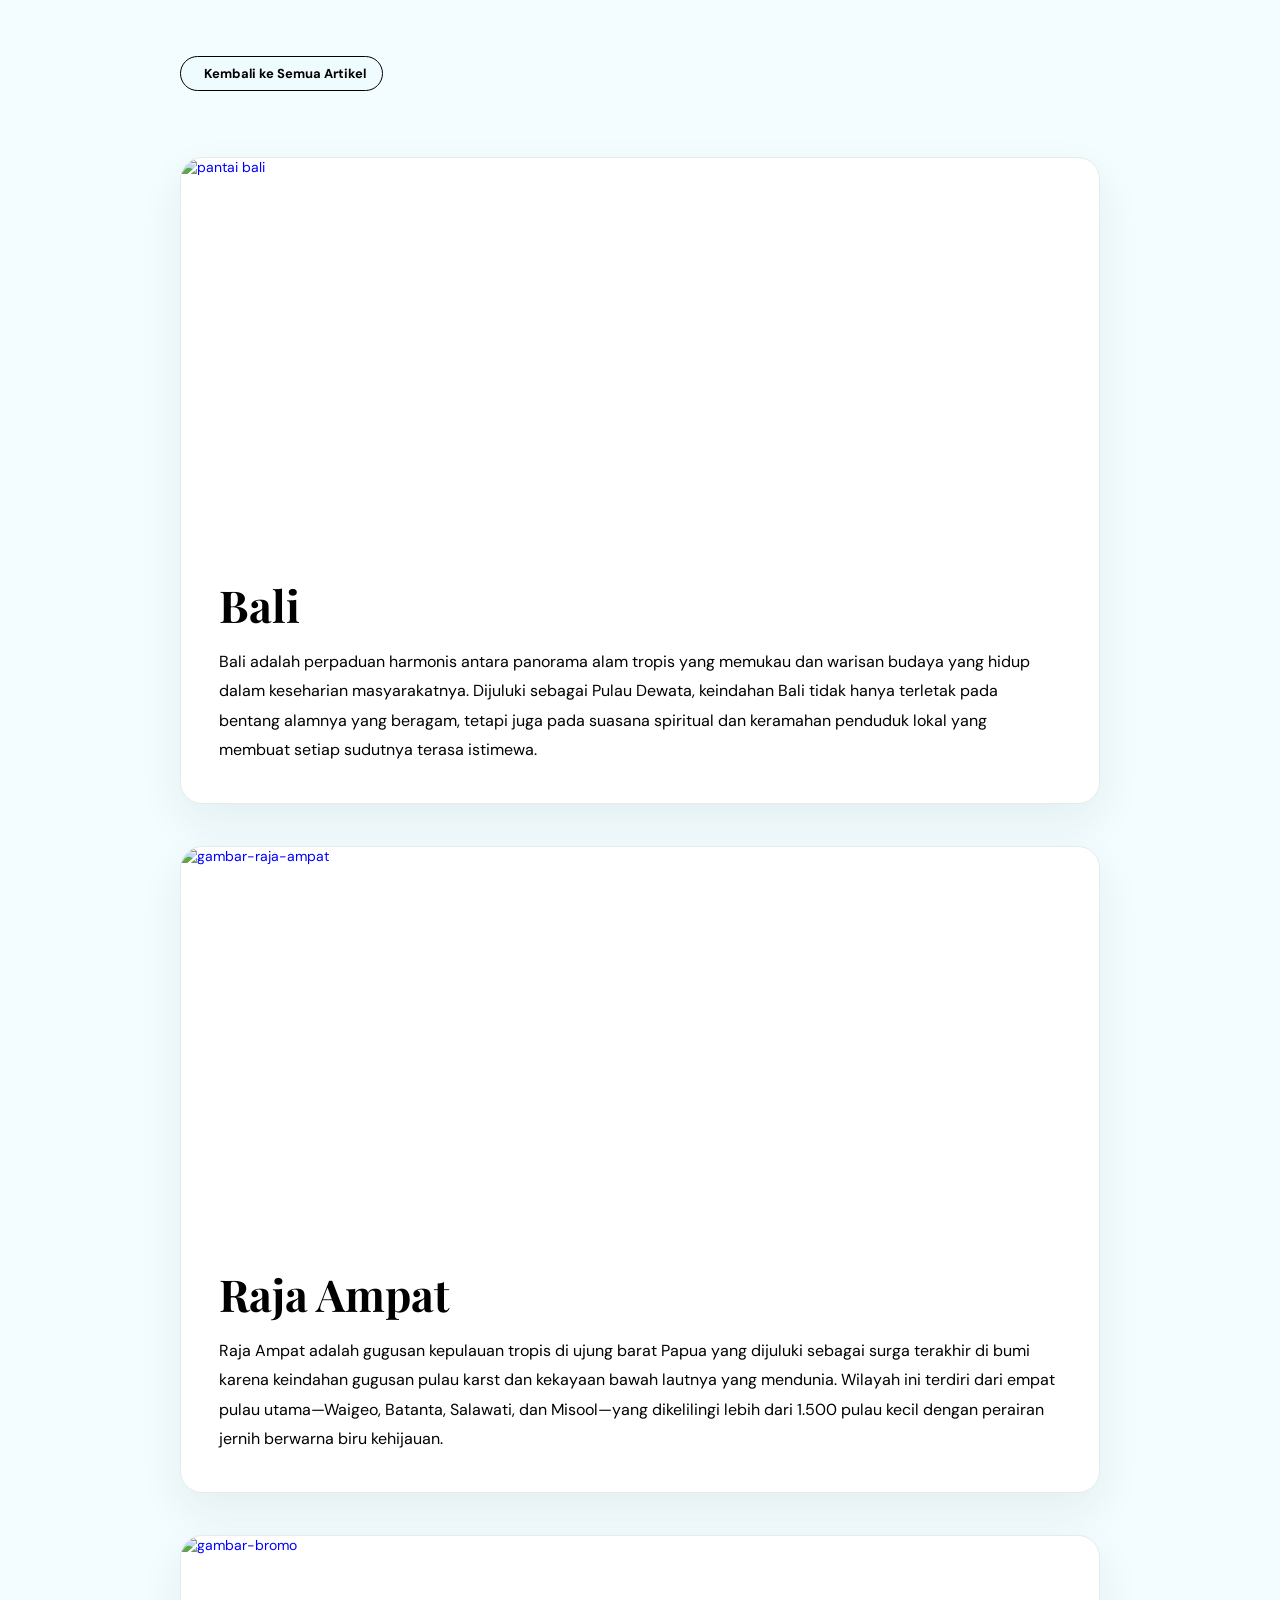
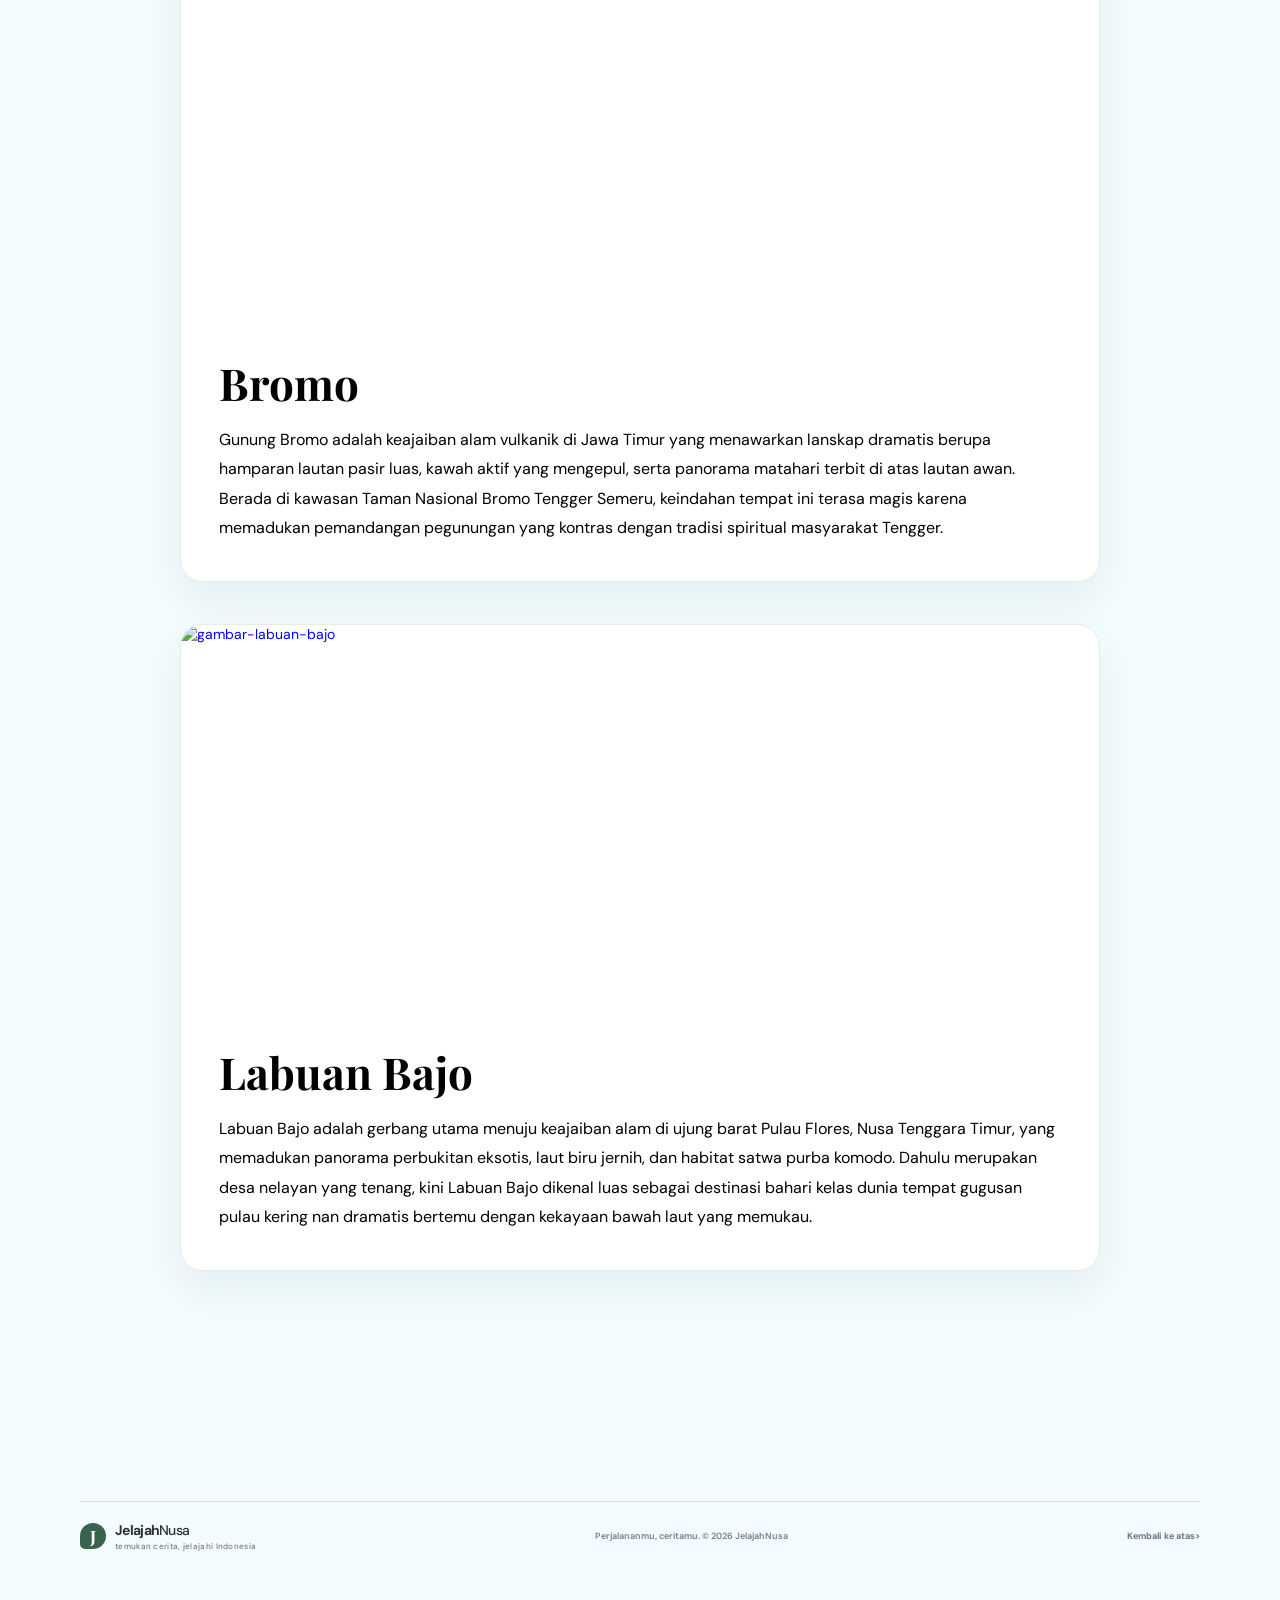
==== berita.html @ 06508afa "pesan perubahan" ====
<!DOCTYPE html>
<html lang="en">
<head>
    <meta charset="UTF-8">
    <meta name="viewport" content="width=device-width, initial-scale=1.0">
    <title>Destinasi Indonesia</title>
    <link rel="preconnect" href="https://fonts.googleapis.com">
    <link rel="preconnect" href="https://fonts.gstatic.com" crossorigin>
    <link href="https://fonts.googleapis.com/css2?family=DM+Sans:wght@400;500;600;700&family=Playfair+Display:wght@600;700&display=swap" rel="stylesheet">
    <link rel="stylesheet" href="style.css">
    <link rel="stylesheet" href="https://cdnjs.cloudflare.com/ajax/libs/font-awesome/7.3.1/css/all.min.css">
</head>
<body id="home" class="berita-page">
    <!-- bagian berita -->
     <section class="container-berita">
        <a href="index.html" class="back"><i class="fa-solid fa-arrow-left-long"></i>Kembali ke Semua Artikel</a>
        <!-- bagian paketnya -->
        <div class="bagian-text-berita">
            <div class="bagian-bali">
                <img class="gambar-bali" src="https://blog.inivie.com/wp-content/uploads/2025/10/Thumbnail-kelingking-beach-envato-1-1024x683.jpg" alt="pantai bali">
                <h1 style="color: black;"><b>Bali</b></h1>
                <p style="color: black;">Bali adalah perpaduan harmonis antara panorama alam tropis yang memukau dan warisan budaya yang hidup dalam keseharian masyarakatnya. Dijuluki sebagai Pulau Dewata, keindahan Bali tidak hanya terletak pada bentang alamnya yang beragam, tetapi juga pada suasana spiritual dan keramahan penduduk lokal yang membuat setiap sudutnya terasa istimewa.</p>
            </div>
            <div class="bagian-raja-ampat">
                <img class="gambar-bromo" src="https://encrypted-tbn0.gstatic.com/images?q=tbn:ANd9GcREkbbPdKv3F4i4mgVbT3SoVhaysGVe4WVb_PLMNnmDSQ&s" alt="gambar-raja-ampat">
                <h1 style="color: black;"><b>Raja Ampat</b></h1>
                <p style="color: black;">Raja Ampat adalah gugusan kepulauan tropis di ujung barat Papua yang dijuluki sebagai surga terakhir di bumi karena keindahan gugusan pulau karst dan kekayaan bawah lautnya yang mendunia. Wilayah ini terdiri dari empat pulau utama—Waigeo, Batanta, Salawati, dan Misool—yang dikelilingi lebih dari 1.500 pulau kecil dengan perairan jernih berwarna biru kehijauan.</p>
            </div>
            <div class="bagian-bromo">
                <img class="gambar-bromo" src="https://media.istockphoto.com/id/530744884/id/foto/gunung-bromo.jpg?s=612x612&w=0&k=20&c=2JiStxxeqkvNJ5KKM6orkOlSvs82UKrwj_v2ucm3O90=" alt="gambar-bromo">
                <h1 style="color: black;"><b>Bromo</b></h1>
                <p style="color: black;">Gunung Bromo adalah keajaiban alam vulkanik di Jawa Timur yang menawarkan lanskap dramatis berupa hamparan lautan pasir luas, kawah aktif yang mengepul, serta panorama matahari terbit di atas lautan awan. Berada di kawasan Taman Nasional Bromo Tengger Semeru, keindahan tempat ini terasa magis karena memadukan pemandangan pegunungan yang kontras dengan tradisi spiritual masyarakat Tengger.</p>
            </div>
            <div class="bagian-labuan-bajo">
                <img class="gambar-labuan-bajo" src="https://cdn.antaranews.com/cache/1200x800/2019/04/12/labuan-bajo.jpg" alt="gambar-labuan-bajo">
                <h1 style="color: black;"><b>Labuan Bajo</b></h1>
                <p style="color: black;">Labuan Bajo adalah gerbang utama menuju keajaiban alam di ujung barat Pulau Flores, Nusa Tenggara Timur, yang memadukan panorama perbukitan eksotis, laut biru jernih, dan habitat satwa purba komodo. Dahulu merupakan desa nelayan yang tenang, kini Labuan Bajo dikenal luas sebagai destinasi bahari kelas dunia tempat gugusan pulau kering nan dramatis bertemu dengan kekayaan bawah laut yang memukau.</p>
            </div>
        </div>
     </section>
        <footer><a class="brand footer-brand" href="#home"><span class="brand-mark">J</span><span>Jelajah<span class="brand-light">Nusa</span><small>temukan cerita, jelajahi Indonesia</small></span></a><p>Perjalananmu, ceritamu. © 2026 JelajahNusa</p><a href="#home" class="back-top">Kembali ke atas><i class="fa-solid fa-arrow-up"></i></a></footer>
</body>
</html>
---- style.css ----
:root{--ink:#172641;--blue:#376bd8;--muted:#687386;--paper:#f7f8fb;--line:#e7eaf0;--serif:"Playfair Display",Georgia,serif}
*{box-sizing:border-box}html{scroll-behavior:smooth;scroll-padding-top:85px}body{margin:0;background:var(--paper);color:var(--ink);font-family:"DM Sans",sans-serif;font-size:14px;-webkit-font-smoothing:antialiased}a{color:inherit;text-decoration:none}button,input,select,textarea{font:inherit}img{display:block;max-width:100%}.site-header{position:absolute;z-index:5;top:0;left:0;width:100%}.nav-wrap{padding:13px 0}.brand{display:flex;align-items:center;gap:9px;font-size:17px;font-weight:700;line-height:1;color:var(--ink);letter-spacing:-.7px}.brand-mark{width:31px;height:31px;border-radius:50% 50% 50% 8px;background:var(--blue);color:white;display:grid;place-items:center;font-family:var(--serif);font-size:20px;transform:rotate(-8deg)}.brand small{display:block;margin-top:5px;color:#727d8f;font-size:8px;letter-spacing:.3px;font-weight:600}.brand-light{font-weight:500}.navbar .nav-link{font-size:12px;font-weight:600;color:#434e60;padding:10px 0!important}.navbar .nav-link:hover,.navbar .nav-link.active{color:var(--blue)}.nav-cta{font-size:11px;font-weight:700;padding:12px 17px;border:1px solid #dce1ea;border-radius:30px;display:inline-block}.nav-cta span{color:var(--blue);font-size:15px;margin-left:8px}.navbar-toggler{border:0;padding:6px}.hero{height:620px;position:relative;overflow:hidden;background:#e9eff9}.hero-photo{position:absolute;right:0;top:0;width:69%;height:100%;clip-path:ellipse(92% 91% at 75% 49%); border-radius: 20px;}.hero-wash{position:absolute;inset:0;background:linear-gradient(90deg,#f7f8fb 0%,#f7f8fb 27%,rgba(247,248,251,.91) 36%,rgba(247,248,251,.42) 51%,transparent 68%)}.hero-inner{position:relative;z-index:1;padding-top:151px}.hero-copy{max-width:570px}.eyebrow{font-size:9px;letter-spacing:1.5px;font-weight:700;color:var(--blue);margin:0 0 13px}.hero-copy .eyebrow{display:flex;align-items:center;gap:10px}.hero-copy .eyebrow span{display:inline-block;width:20px;height:1px;background:var(--blue)}h1,h2,h3,p{margin-top:0}.hero h1{font:700 clamp(48px,5.8vw,72px)/.99 var(--serif);letter-spacing:-2.5px;margin-bottom:16px}.hero h1 em,h2 em{font-weight:600;color:var(--blue)}.hero-intro{font-size:13px;font-weight:500;line-height:1.75;color:#59667a;max-width:390px;margin-bottom:22px}.hero-actions{display:flex;align-items:center;gap:13px}.primary-button,.secondary-button{display:inline-flex;align-items:center;justify-content:center;gap:18px;border:0;color:white;background:var(--blue);padding:12px 16px 12px 19px;border-radius:25px;font-size:11px;font-weight:700;box-shadow:0 8px 20px #376bd82b;transition:transform .2s,box-shadow .2s}.primary-button:hover{color:white;transform:translateY(-2px);box-shadow:0 11px 25px #376bd840}.primary-button span,.secondary-button span{font-size:15px}.secondary-button{background:#fff;color:var(--ink);box-shadow:0 3px 12px #1d31500d}.secondary-button:hover{color:var(--blue);transform:translateY(-2px)}.hero-note{display:flex;align-items:center;gap:11px;margin-top:30px;color:#687386;font-size:10px;font-weight:600}.hero-note b{color:var(--ink)}.avatar-stack{display:flex;padding-left:4px}.avatar-stack i{font-style:normal;width:23px;height:23px;border-radius:50%;border:2px solid var(--paper);margin-left:-4px;display:grid;place-items:center;color:white;font-size:8px;background:#bd8d74}.avatar-stack i:nth-child(2){background:#708a9e}.avatar-stack i:nth-child(3){background:#c6a84d}.photo-caption{position:absolute;bottom:94px;left:50%;display:flex;align-items:center;gap:11px;color:white;font-size:11px;font-weight:700;text-shadow:0 1px 4px #0008}.caption-line{height:1px;width:34px;background:#fff}.photo-caption small{font-size:9px;font-weight:500;opacity:.92}.photo-play{position:absolute;right:14%;bottom:85px;width:48px;height:48px;border-radius:50%;background:#ffffffed;display:grid;place-items:center;color:var(--blue);font-weight:700;box-shadow:0 4px 20px #0b1a3529}.search-panel{position:relative;z-index:2;display:flex;align-items:center;max-width:1120px;margin:-32px auto 0;background:white;border:1px solid #edf0f5;border-radius:18px;padding:10px 13px 10px 22px;box-shadow:0 15px 38px #1d31500e}.search-field{display:flex;align-items:center;gap:11px;flex:1;padding:8px 21px;border-right:1px solid var(--line);min-width:0}.search-field:first-child{padding-left:0}.field-icon{width:31px;height:31px;background:#f1f5ff;color:var(--blue);border-radius:50%;display:grid;place-items:center;font-size:17px;flex:none}.search-field>span:last-child{display:flex;flex-direction:column;gap:4px;min-width:0;flex:1}.search-field small{font-size:10px;font-weight:700;color:var(--ink)}.search-field input,.search-field select{border:0;background:transparent;outline:0;padding:0;color:#687386;font-size:10px;font-weight:600;width:100%;min-width:100px}.search-button{height:42px;width:42px;border-radius:50%;background:var(--blue);color:white;display:grid;place-items:center;font-size:20px;flex:none;transition:background .2s,transform .2s}.search-button:hover{background:#2858bd;color:white;transform:scale(1.05)}.section-wrap{max-width:1120px;margin-left:auto;margin-right:auto}.about-section{padding:92px 0 70px;display:grid;grid-template-columns:1.02fr .98fr;gap:75px;align-items:center}.about-photo{height:390px;position:relative}.about-photo img{width:100%;height:100%;object-fit:cover;border-radius:4px 70px 4px 4px}.photo-stamp{position:absolute;right:-22px;bottom:22px;background:var(--blue);color:white;width:91px;height:91px;border-radius:50%;display:grid;place-content:center;text-align:center;font-size:11px;line-height:1.45;letter-spacing:1.6px;font-weight:700;transform:rotate(9deg);box-shadow:0 8px 20px #376bd840}.about-copy h2,.section-heading h2,.experience h2,.booking-inner h2,.contact-copy h2{font:600 36px/1.14 var(--serif);letter-spacing:-.6px;margin:0 0 16px}.about-copy>p:not(.eyebrow){max-width:490px;font-size:12px;font-weight:500;line-height:1.9;color:#687386;margin-bottom:24px}.values-grid{display:grid;grid-template-columns:1fr 1fr;gap:15px 20px}.values-grid div{border-top:1px solid var(--line);padding-top:10px;display:flex;gap:10px;align-items:baseline}.values-grid span{font-size:9px;font-weight:700;color:var(--blue)}.values-grid b{font-size:11px;font-weight:700}.destinations-section{padding:31px 0 79px}.section-heading{display:flex;align-items:flex-end;justify-content:space-between;margin-bottom:23px}.section-heading h2{font-size:30px;margin-bottom:8px}.section-lead{font-size:11px;font-weight:500;color:var(--muted);margin:0}.carousel-controls{display:flex;gap:8px}.arrow-btn{width:31px;height:31px;border:1px solid var(--line);border-radius:50%;color:var(--ink);background:white;cursor:pointer;font-size:15px}.arrow-btn:hover{background:var(--blue);border-color:var(--blue);color:white}.destination-grid{display:grid;grid-template-columns:repeat(4,1fr);gap:14px}.destination-card{height:285px;position:relative;overflow:hidden;border-radius:12px;background:#d9e0e8;color:white;isolation:isolate}.destination-card:after{content:"";position:absolute;inset:20% 0 0;background:linear-gradient(transparent,rgba(7,20,38,.85));z-index:-1}.destination-card>img{position:absolute;inset:0;width:100%;height:100%;object-fit:cover;z-index:-2;transition:transform .5s}.destination-card:hover>img{transform:scale(1.05)}.card-overlay{position:absolute;left:16px;right:16px;bottom:17px}.tag{font-size:8px;letter-spacing:1.1px;font-weight:700;color:#ffffffed}.card-overlay h3{font-size:19px;line-height:1.1;margin:7px 0 5px;letter-spacing:-.3px;font-weight:700}.card-overlay p{font-size:10px;line-height:1.5;color:#fffffff0;font-weight:500;margin:0;max-width:220px}.card-link{position:absolute;right:0;bottom:0;width:27px;height:27px;border-radius:50%;display:grid;place-items:center;background:#ffffff25;color:white;font-size:14px}.card-link:hover{background:white;color:var(--blue)}.packages-section{background:#f0f3f8;padding:72px 0 79px}.packages-section .section-heading{margin-bottom:25px}.package-card{height:100%;background:white;border-radius:11px;overflow:hidden;border:1px solid #e8ebf1;transition:transform .2s,box-shadow .2s}.package-card:hover{transform:translateY(-3px);box-shadow:0 12px 26px #1d315012}.package-card>img{width:100%;height:170px;object-fit:cover}.package-body{padding:17px 16px 15px}.package-location{font-size:8px;letter-spacing:.7px;font-weight:700;color:var(--blue)}.package-body h3{font:700 18px var(--serif);margin:7px 0 4px}.package-body>p{font-size:10px;font-weight:500;color:var(--muted);margin:0 0 15px}.package-bottom{padding-top:11px;border-top:1px solid var(--line);display:flex;align-items:center;justify-content:space-between;gap:8px}.package-bottom>span{font-size:8px;color:var(--muted);line-height:1.6}.package-bottom b{display:block;font-size:11px;color:var(--ink)}.package-bottom small{font-size:8px}.detail-button{border:0;background:#edf2ff;color:var(--blue);border-radius:20px;padding:8px 10px;font-size:9px;font-weight:700;white-space:nowrap}.detail-button:hover{background:var(--blue);color:white}.detail-button span{margin-left:5px}.gallery-section{padding:76px 0}.gallery-section .section-heading{margin-bottom:20px}.gallery-grid{display:grid;grid-template-columns:repeat(6,1fr);gap:10px}.gallery-grid img{height:145px;width:100%;object-fit:cover;border-radius:7px;transition:transform .2s}.gallery-grid img:hover{transform:translateY(-3px)}.booking-band{background:#eaf0ff;padding:49px 0}.booking-inner{display:flex;justify-content:space-between;align-items:center;gap:40px}.booking-inner h2{font-size:30px;margin-bottom:9px}.booking-inner>div>p:last-child{font-size:11px;color:#63718a;font-weight:500;margin:0}.booking-form{display:grid;grid-template-columns:1fr 1fr;gap:7px 12px;width:min(100%,470px)}.booking-form label,.contact-form label{font-size:10px;font-weight:700;color:var(--ink)}.booking-form select,.booking-form input,.contact-form input,.contact-form textarea{width:100%;border:1px solid #e2e7f0;background:white;border-radius:6px;padding:11px 12px;font-size:10px;color:var(--ink);outline:0}.booking-form select:focus,.booking-form input:focus,.contact-form input:focus,.contact-form textarea:focus{border-color:#8ca9ee;box-shadow:0 0 0 3px #376bd814}.booking-form button{grid-column:1/-1;justify-self:start;margin-top:7px}.form-feedback{font-size:10px;font-weight:600;margin:2px 0 0;min-height:15px;color:#26774d}.booking-form .form-feedback{grid-column:1/-1}.contact-section{background:#fff;padding:78px 0}.contact-inner{display:grid;grid-template-columns:.85fr 1.15fr;gap:90px;align-items:start}.contact-copy h2{font-size:39px;margin-bottom:12px}.contact-copy>p:not(.eyebrow){font-size:11px;line-height:1.8;font-weight:500;color:var(--muted);max-width:350px}.contact-list{margin-top:23px;display:grid;grid-template-columns:1fr 1fr;gap:17px 13px}.contact-list>div{display:flex;gap:10px;align-items:center}.contact-list>div>span{flex:none;width:30px;height:30px;border-radius:50%;display:grid;place-items:center;background:#f1f5ff;color:var(--blue);font-size:14px}.contact-list p{font-size:10px;font-weight:600;margin:0}.contact-list small{display:block;font-size:8px;font-weight:700;color:#8b93a1;margin-bottom:3px}.contact-list a:hover{color:var(--blue)}.contact-form{background:var(--paper);border:1px solid var(--line);border-radius:11px;padding:26px}.contact-form h3{font:700 20px var(--serif);margin-bottom:4px}.form-intro{font-size:10px;color:var(--muted);font-weight:500;margin-bottom:17px}.contact-form label{display:block;margin-bottom:6px}.contact-form textarea{resize:vertical;min-height:100px}.contact-form .primary-button{margin-top:7px}.error-message{display:block;min-height:13px;color:#c33e48;font-size:9px;padding-top:3px}.invalid-field{border-color:#c33e48!important}.footer{border-top:1px solid var(--line)}footer{border-top:1px solid var(--line);max-width:1120px;margin:auto;padding:21px 0;display:flex;align-items:center;justify-content:space-between}footer p{font-size:9px;font-weight:600;color:#727d8f;margin:0}.footer-brand{font-size:14px}.footer-brand .brand-mark{width:26px;height:26px;font-size:17px}.back-top{font-size:9px;font-weight:700;color:#677387}.back-top:hover{color:var(--blue)}.package-modal-content{border:0;border-radius:14px;overflow:hidden;position:relative}.modal-image{width:100%;height:260px;object-fit:cover}.modal-close{position:absolute;right:14px;top:14px;width:35px;height:35px;border:0;border-radius:50%;background:#fff;color:var(--ink);font-size:24px;line-height:1;z-index:1}.package-modal-content .modal-body{padding:25px 30px 28px}.modal-body .eyebrow{margin-bottom:7px}.modal-body h2{font:700 27px var(--serif);margin-bottom:9px}.modal-description{font-size:12px;line-height:1.7;color:var(--muted);font-weight:500}.modal-facts{display:flex;gap:35px;padding:13px 0;margin:14px 0;border-top:1px solid var(--line);border-bottom:1px solid var(--line)}.modal-facts span{font-size:10px;color:var(--muted)}.modal-facts b{display:block;color:var(--ink);font-size:12px;margin-top:4px}.modal-body h3{font-size:12px;font-weight:700}.modal-body ul{padding-left:18px;margin:0;color:#58667c;font-size:11px;line-height:1.9}.modal-actions{display:flex;justify-content:flex-end;gap:9px;margin-top:20px}.modal-actions .secondary-button,.modal-actions .primary-button{font-size:10px;padding:10px 15px}
@media(max-width:1199px){
    .section-wrap{margin-left:5%;margin-right:5%}
    .search-panel{     width: calc(100% - 32px);
     margin: -16px auto 0;
     padding: 12px;
     display: grid;
     grid-template-columns: 1fr;
     gap: 0;};}
    .about-section{gap:50px}
    .destination-card{height:260px}
    .card-overlay{left:12px;right:12px}
    .package-bottom{align-items:flex-start;flex-direction:column}
    .detail-button{align-self:flex-start}
    .contact-inner{gap:45px}
@media(max-width:767px){
    html{scroll-padding-top:70px}
    .site-header{background:#f7f8fbf2}
    .nav-wrap{padding:8px 0}
    .navbar .navbar-collapse{background:white;border:1px solid var(--line);border-radius:12px;padding:10px 15px;margin-top:9px;box-shadow:0 10px 22px #1d315012}
    .navbar .nav-link{padding:8px 3px!important}
    .nav-cta{margin-top:6px}
    .hero{height:630px}
    .hero-photo{width:100%;height:52%;top:auto;bottom:0;clip-path:ellipse(110% 90% at 69% 100%); border-radius: 20px;}
    .hero-wash{background:linear-gradient(180deg,#f7f8fb 0%,#f7f8fb 41%,rgba(247,248,251,.94) 51%,rgba(247,248,251,.12) 77%,transparent)}
    .hero-inner{padding-top:123px}
    .hero-copy{max-width:500px}
    .hero h1{font-size:clamp(43px,9vw,60px)}
    .hero-intro{font-size:12px;max-width:365px}
    .hero-note{margin-top:20px}
    .search-field{padding:8px 9px;border-right:0;min-height:53px}
    .search-field:first-child{padding-left:9px}
    .search-field:nth-child(2){border-left:1px solid var(--line)}
    .search-field:nth-child(3){border-top:1px solid var(--line);padding-top:12px}
    .search-button{justify-self:end;align-self:center;margin-right:8px}
    .about-section{padding-top:63px;grid-template-columns:1fr;gap:32px}
    .about-photo{height:300px;width:90%}
    .about-copy h2,.section-heading h2,.booking-inner h2{font-size:29px}
    .destinations-section{padding:20px 0 60px}
    .destination-grid{grid-template-columns:repeat(2,minmax(0,1fr));gap:10px}
    .destination-card{height:250px}
    .section-heading{gap:15px}
    .section-lead{max-width:400px;line-height:1.6}
    .packages-section{padding:56px 0}
    .package-card>img{height:180px}
    .package-bottom{flex-direction:row;align-items:center}
    .gallery-section{padding:56px 0}
    .gallery-grid{grid-template-columns:repeat(3,1fr)}
    .gallery-grid img{height:130px}
    .booking-inner{align-items:flex-start;flex-direction:column;gap:23px}
    .booking-form{width:100%}
    .contact-section{padding:58px 0}
    .contact-inner{grid-template-columns:1fr;gap:32px}
    .contact-copy h2{font-size:33px}footer{margin:0 5%;gap:12px}footer p{max-width:180px;text-align:center}
    .search-panel {
  width: calc(100% - 32px);
  margin: -16px auto 0;
  padding: 8px 12px;
  display: grid;
  grid-template-columns: repeat(3, minmax(0, 1fr)) 40px;
  align-items: center;
  gap: 0;
}

.search-field {
  min-width: 0;
  padding: 8px 10px;
  border-right: 1px solid var(--line);
}

.search-field input,
.search-field select {
  min-width: 0;
}

.search-button {
  justify-self: center;
}
}
@media(max-width:480px){
    .brand{font-size:15px}
    .brand-mark{width:28px;height:28px}.hero{height:605px}
    .hero-inner{padding-top:111px}
    .hero h1{font-size:48px;letter-spacing:-1.8px}
    .hero-photo{height:47%; border-radius: 20px;}
    .hero-actions{gap:8px}
    .primary-button,.secondary-button{font-size:10px;padding:11px 12px}
    .hero-note{font-size:9px}
    .about-photo{height:245px}
    .about-copy h2,.section-heading h2,.booking-inner h2{font-size:25px}
    .values-grid{gap:12px}
    .values-grid b{font-size:10px}
    .section-heading{align-items:flex-end}
        .search-panel {
    width: calc(100% - 32px);
    margin: -16px auto 0;
    padding: 8px;
    display: grid;
    grid-template-columns: repeat(3, minmax(0, 1fr)) 40px;
    gap: 0;
  }

  .search-field {
    min-width: 0;
    padding: 6px 8px;
  }

  .search-field input,
  .search-field select {
    min-width: 0;
  }

  .search-button {
    width: 36px;
    height: 36px;
    justify-self: right;
  }
    .section-lead{font-size:10px}
    .destination-card{height:220px}
    .card-overlay{left:10px;right:10px;bottom:12px}
    .card-overlay h3{font-size:17px}
    .card-overlay p{font-size:9px}
    .tag{font-size:7px}
    .carousel-controls{gap:5px}
    .arrow-btn{width:27px;height:27px}
    .package-card>img{height:155px}
    .package-body{padding:14px 12px}
    .package-body h3{font-size:16px}
    .package-bottom{align-items:flex-start;flex-direction:column}
    .detail-button{font-size:9px}
    .gallery-grid{gap:7px}
    .gallery-grid img{height:95px}
    .booking-form{grid-template-columns:1fr}
    .booking-form button,.booking-form .form-feedback{grid-column:auto}
    .contact-list{gap:14px 8px}
    .contact-form{padding:19px}
    .contact-copy h2{font-size:31px}footer{flex-wrap:wrap}footer p{order:3;width:100%;max-width:none;text-align:left;margin-top:5px}
    .package-modal-content .modal-body{padding:21px}
    .modal-image{height:200px}
    .modal-facts{gap:25px}
}
/* Theme adjustments */
:root{
    --ink:#29372f;--blue:#38634e;--muted:#74786f;--paper:#f6f3ec;--line:#dfdbd0
}
body{
    background:#f6f3ec;color:#29372f
}
.brand-mark{
    background:#38634e;border-radius:50% 50% 50% 5px;transform:none
}
.brand small{
    color:#77796f;font-weight:500
}
.nav-cta{
    border-radius:5px;border-color: rgb(0, 170, 255)
}
.hero{
    background:#eeebe2
}
.hero-photo{
    width:64%;clip-path:none;border-radius:0 0 0 110px
}
.hero-wash{
    background:linear-gradient(90deg,#f6f3ec 0%,#f6f3ec 28%,rgba(246,243,236,.91) 38%,rgba(246,243,236,.28) 56%,transparent 72%)
}
.hero h1{
    font-size:clamp(46px,5.4vw,67px);letter-spacing:-1.8px;line-height:1.04
}
.hero h1 em,h2 em{
    color:#38634e
}
.eyebrow{
    letter-spacing:1px;color:#56725d
}
.primary-button{
    background:#38634e;border-radius:5px;box-shadow:none
}
.primary-button:hover{
    background:#294d3b;box-shadow:none
}
.secondary-button{
    border-radius:5px;box-shadow:none;border:1px solid #e0ddd4
}
.search-panel{
    border-radius:7px;box-shadow:0 5px 20px #352f2010;border-color:#ebe7dd;
}
.field-icon{
    background:#eef0e8;color:#38634e;border-radius:6px
}
.search-button{
    background:#38634e;border-radius:6px
}
.search-button:hover{
    background:#294d3b
}
.about-photo img{
    border-radius:10px
}
.photo-stamp{
    background:#bc7656;border-radius:5px;width:80px;height:80px;transform:rotate(3deg);box-shadow:none
}
.about-copy h2,.section-heading h2,.experience h2,.booking-inner h2,.contact-copy h2{
    letter-spacing:-.25px
}
.arrow-btn{
    border-radius:5px;background:transparent
}
.destination-card{
    border-radius:5px
}
.destination-card:after{
    background:linear-gradient(transparent,rgba(18,31,24,.78))
}
.card-link{
    border-radius:5px
}
.packages-section{
    background:#eeece4
}
.package-card{
    border-radius:10px;border-color:#e3dfd5;box-shadow:none
}
.package-card:hover{
    box-shadow:0 6px 15px #312e2310
}
.detail-button{
    background:#edf0e9;color:#38634e;border-radius:4px
}
.gallery-grid{
    grid-template-columns:1.1fr .9fr 1.1fr .9fr 1fr 1.1fr;align-items:start
}
.gallery-grid img{
    border-radius:3px
}
.gallery-grid img:nth-child(even){
    margin-top:18px
}
.booking-band{
    background:#ebece2
}
.booking-form select,.booking-form input,.contact-form input,.contact-form textarea{
    border-radius:4px;border-color:#dad8ce
}
.contact-section{
    background:#f9f7f1
}
.contact-list>div>span{
    border-radius:5px;background:#eef0e8;color:#38634e
}
.contact-form{
    background:#f4f1e9;border-color:#e3ded2;border-radius:5px
}
footer{
    border-color:#dfdbd0
}
.modal-content,.package-modal-content{
    border-radius:6px
}
.modal-close{
    border-radius:5px
}
@media(max-width:767px){
    .hero-photo{width:100%;border-radius:0 0 0 75px;clip-path:none}
    .hero-wash{background:linear-gradient(180deg,#f6f3ec 0%,#f6f3ec 40%,rgba(246,243,236,.92) 51%,rgba(246,243,236,.12) 78%,transparent)}
    .gallery-grid{grid-template-columns:repeat(3,1fr)}
    .gallery-grid img:nth-child(even){margin-top:12px}
    .navbar .navbar-collapse{border-radius:5px;box-shadow:0 6px 14px #302b2010}
}

.hero-photo img{display:block;width:100%;height:100%;object-fit:cover;object-position:center 54%}
@media(max-width:767px){.hero-photo img{object-position:center 52%}}

/* Full width home hero photo */
.hero-photo{inset:0;width:100%;height:100%;top:0;right:0;bottom:0;clip-path:none;border-radius:0}
.hero-photo img{width:100%;height:100%;object-fit:cover;object-position:center 54%}
.hero-wash{background:linear-gradient(90deg,rgba(246,243,236,.94) 0%,rgba(246,243,236,.84) 28%,rgba(246,243,236,.58) 48%,rgba(246,243,236,.16) 75%,rgba(246,243,236,.08) 100%)}
@media(max-width:767px){.hero-photo{inset:0;width:100%;height:100%;top:0;bottom:0;border-radius:0;clip-path:none}.hero-photo img{object-position:center 54%}.hero-wash{background:linear-gradient(180deg,rgba(246,243,236,.95) 0%,rgba(246,243,236,.87) 43%,rgba(246,243,236,.46) 72%,rgba(246,243,236,.18) 100%)}}

/* Search panel responsive layout */
@media (max-width: 991.98px) {
  .navbar .navbar-collapse {
    margin-top: 9px;
    padding: 10px 14px;
    background: #fff;
    border: 1px solid var(--line);
    border-radius: 8px;
    box-shadow: 0 8px 20px #302b2010;
  }

  .navbar .navbar-nav {
    align-items: stretch !important;
    gap: 0 !important;
  }

  .navbar .nav-link {
    padding: 9px 2px !important;
  }

  .nav-cta {
    display: inline-block;
    margin: 7px 0 0;
  }
}

@media (min-width: 768px) and (max-width: 1199px) {
  .search-panel {
    width: calc(100% - 32px);
    margin: -16px auto 0;
    padding: 8px 12px;
    display: grid;
    grid-template-columns: repeat(3, minmax(0, 1fr)) 40px;
    align-items: center;
    gap: 0;
  }

  .search-field {
    min-width: 0;
    padding: 8px 10px;
  }

  .search-field input,
  .search-field select {
    min-width: 0;
  }

  .search-button {
    width: 36px;
    height: 36px;
    justify-self: center;
  }
}

@media (max-width: 767px) {
  .search-panel {
    width: calc(100% - 24px);
    margin: -16px auto 0;
    padding: 8px;
    display: grid;
    grid-template-columns: repeat(2, minmax(0, 1fr));
    align-items: center;
    gap: 0;
  }

  .search-field,
  .search-field:first-child,
  .search-field:nth-child(2),
  .search-field:nth-child(3) {
    min-width: 0;
    min-height: 54px;
    padding: 7px 6px;
    gap: 7px;
    border: 0;
  }

  .search-field:first-child,
  .search-field:nth-child(3) {
    border-right: 1px solid var(--line);
  }

  .search-field:first-child,
  .search-field:nth-child(2) {
    border-bottom: 1px solid var(--line);
  }

  .search-field > span:last-child {
    min-width: 0;
  }

  .search-field small,
  .search-field input,
  .search-field select {
    min-width: 0;
    font-size: 9px;
    line-height: 1.3;
  }

  .field-icon {
    width: 27px;
    height: 27px;
    font-size: 14px;
  }

  .search-button {
    width: 34px;
    height: 34px;
    justify-self: end;
    align-self: center;
    margin: 0 6px;
  }
}

/* Editorial destination page */
.berita-page {
  min-height: 100vh;
  padding: 56px 20px 80px;
  background: rgb(243, 252, 255);
  color: blue;
  font-family: "DM Sans", sans-serif;
}

.berita-page .container-berita {
  width: min(100%, 920px);
  margin: 0 auto;
}

.berita-page .container-berita > .back {
  display: inline-flex;
  align-items: center;
  margin-bottom: 66px;
}

.berita-page .bagian-text-berita {
  display: grid;
  gap: 42px;
}

.berita-page .bagian-bali,
.berita-page .bagian-raja-ampat,
.berita-page .bagian-bromo,
.berita-page .bagian-labuan-bajo {
  overflow: hidden;
  background: #fff;
  border: 1px solid #e4eee6;
  border-radius: 22px;
  box-shadow: 0 18px 45px #21483212;
}

.berita-page .gambar-bali,
.berita-page .gambar-bromo,
.berita-page .gambar-labuan-bajo {
  display: block;
  width: 100%;
  height: 390px;
  object-fit: cover;
}

.berita-page .bagian-bali h1,
.berita-page .bagian-raja-ampat h1,
.berita-page .bagian-bromo h1,
.berita-page .bagian-labuan-bajo h1 {
  margin: 0;
  padding: 32px 38px 0;
  color: #16432f;
  font: 700 clamp(30px, 4vw, 44px)/1.15 "Playfair Display", Georgia, serif;
}

.berita-page .bagian-bali p,
.berita-page .bagian-raja-ampat p,
.berita-page .bagian-bromo p,
.berita-page .bagian-labuan-bajo p {
  margin: 0;
  padding: 16px 38px 38px;
  color: #53665a;
  font-size: 16px;
  line-height: 1.85;
}

.berita-page footer {
  margin-top: 230px;
}

@media (max-width: 600px) {
  .berita-page {
    padding: 24px 14px 48px;
  }

  .berita-page .bagian-text-berita {
    gap: 24px;
  }

  .berita-page .bagian-bali,
  .berita-page .bagian-raja-ampat,
  .berita-page .bagian-bromo,
  .berita-page .bagian-labuan-bajo {
    border-radius: 15px;
  }

  .berita-page .gambar-bali,
  .berita-page .gambar-bromo,
  .berita-page .gambar-labuan-bajo {
    height: 230px;
  }

  .berita-page .bagian-bali h1,
  .berita-page .bagian-raja-ampat h1,
  .berita-page .bagian-bromo h1,
  .berita-page .bagian-labuan-bajo h1 {
    padding: 24px 22px 0;
  }

  .berita-page .bagian-bali p,
  .berita-page .bagian-raja-ampat p,
  .berita-page .bagian-bromo p,
  .berita-page .bagian-labuan-bajo p {
    padding: 12px 22px 26px;
    font-size: 14px;
  }
}
.back{display:inline-flex;align-items:center;gap:7px;background-color: rgb(238, 251, 255); color: black; border-radius: 20px; padding: 8px 16px; font-size: 13px; font-weight: 700; margin-bottom: 50px; border: 1px solid black; align-items: center;}
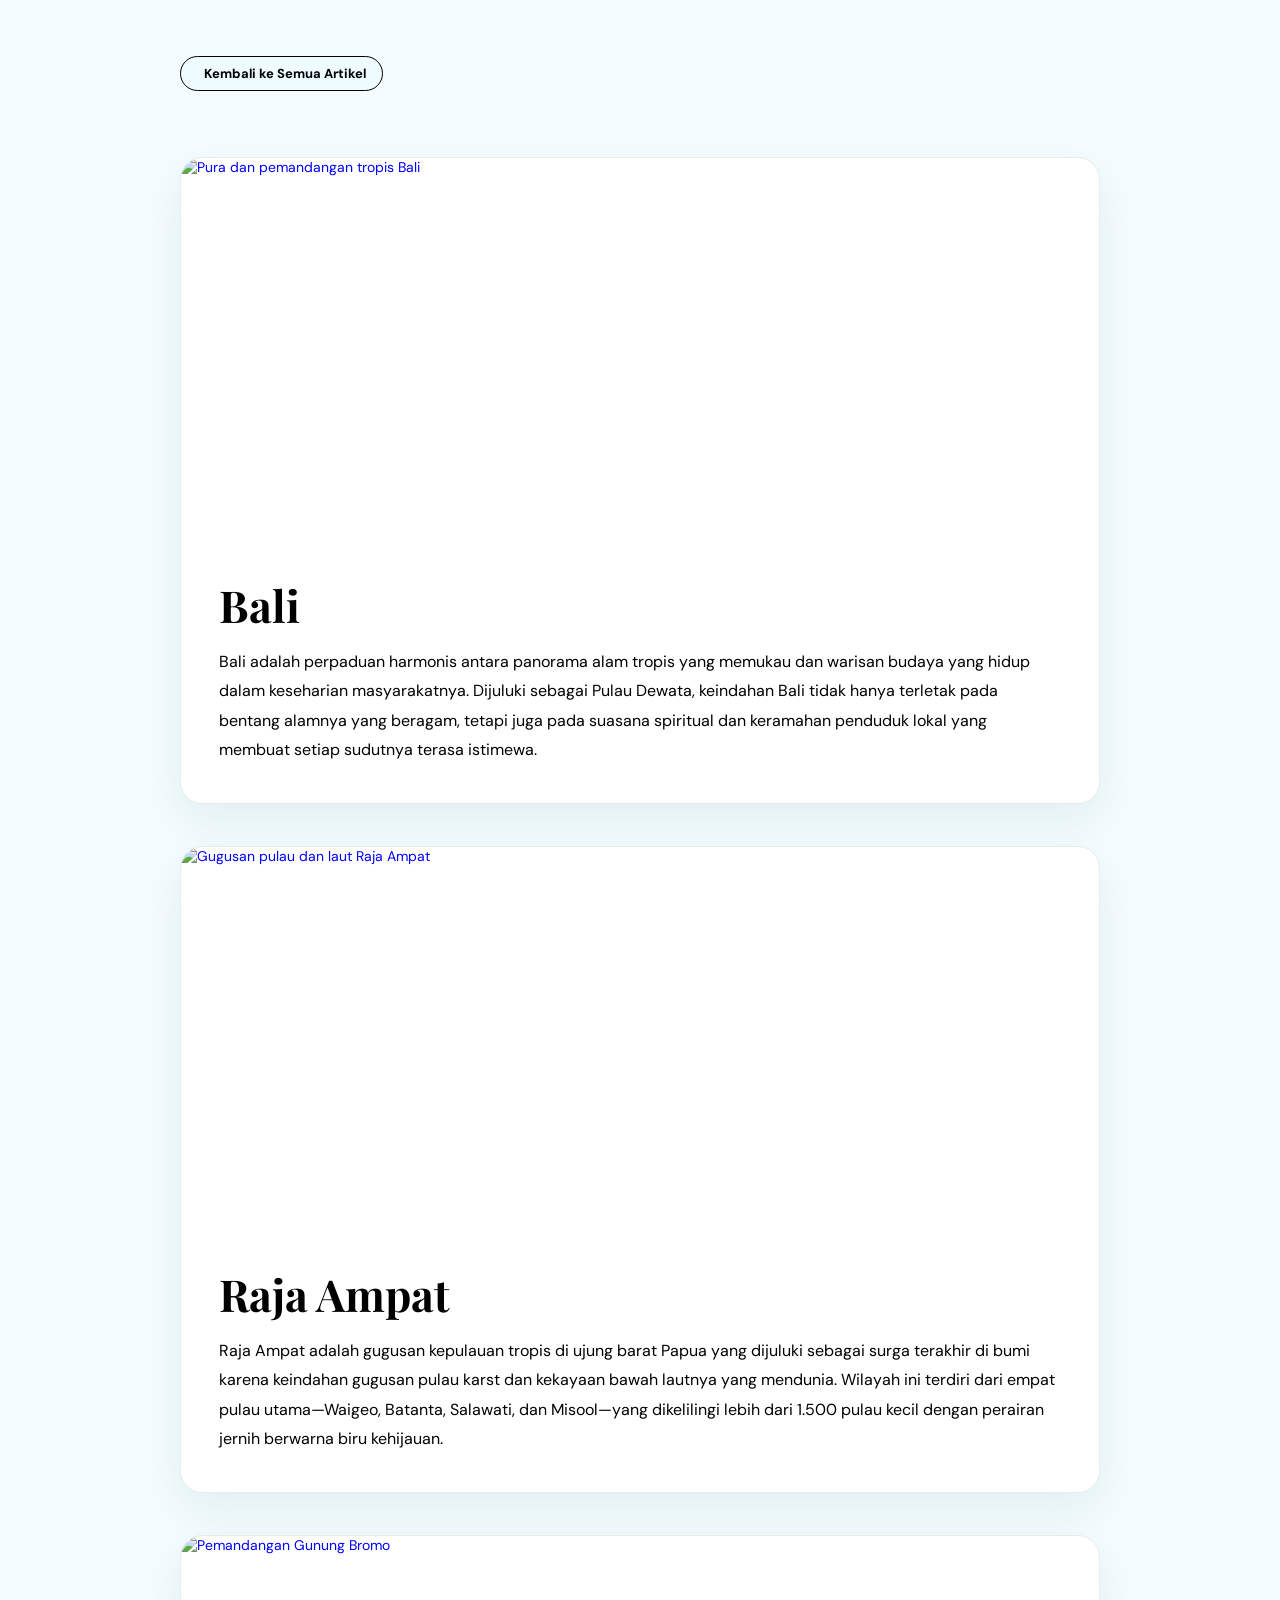
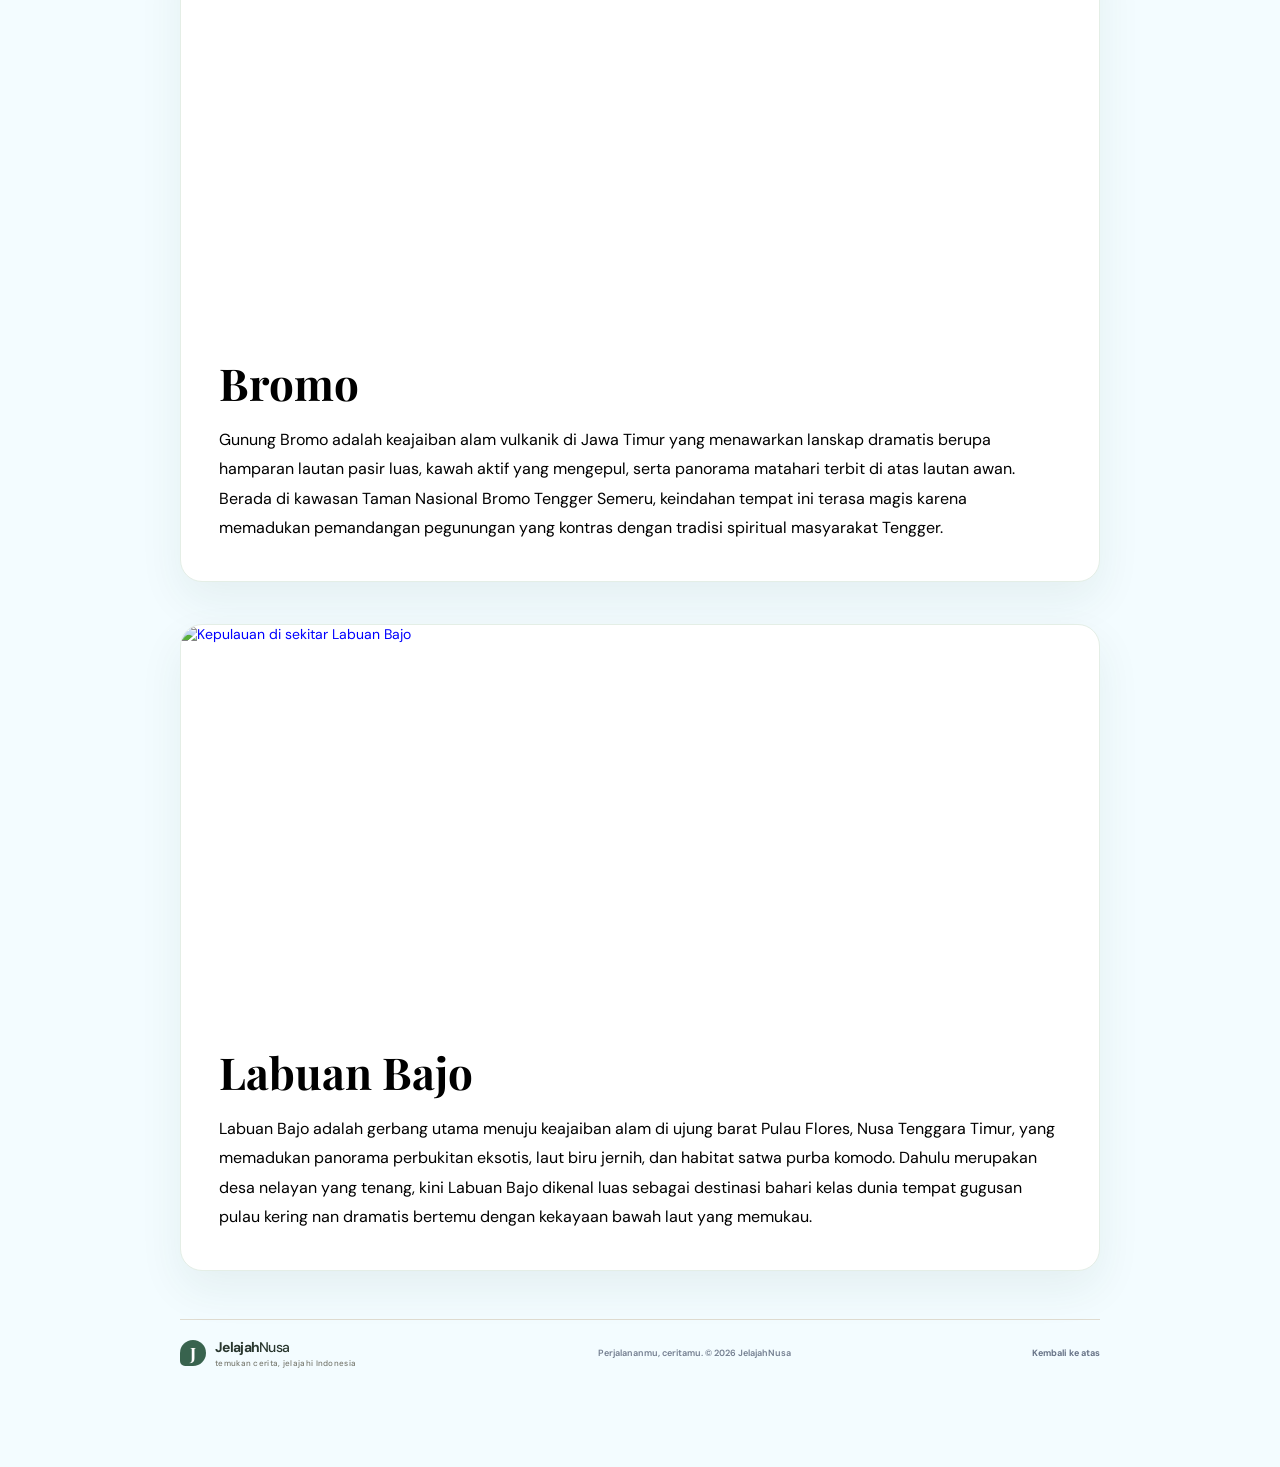
==== commit f05b6228: "pesan perubahan" ====
--- a/berita.html
+++ b/berita.html
@@ -17,27 +17,27 @@
         <!-- bagian paketnya -->
         <div class="bagian-text-berita">
             <div class="bagian-bali">
-                <img class="gambar-bali" src="https://blog.inivie.com/wp-content/uploads/2025/10/Thumbnail-kelingking-beach-envato-1-1024x683.jpg" alt="pantai bali">
+                <img class="gambar-bali" src="https://images.unsplash.com/photo-1537996194471-e657df975ab4?auto=format&amp;fit=crop&amp;w=1800&amp;q=90" alt="Pura dan pemandangan tropis Bali">
                 <h1 style="color: black;"><b>Bali</b></h1>
                 <p style="color: black;">Bali adalah perpaduan harmonis antara panorama alam tropis yang memukau dan warisan budaya yang hidup dalam keseharian masyarakatnya. Dijuluki sebagai Pulau Dewata, keindahan Bali tidak hanya terletak pada bentang alamnya yang beragam, tetapi juga pada suasana spiritual dan keramahan penduduk lokal yang membuat setiap sudutnya terasa istimewa.</p>
             </div>
             <div class="bagian-raja-ampat">
-                <img class="gambar-bromo" src="https://encrypted-tbn0.gstatic.com/images?q=tbn:ANd9GcREkbbPdKv3F4i4mgVbT3SoVhaysGVe4WVb_PLMNnmDSQ&s" alt="gambar-raja-ampat">
+                <img class="gambar-bromo" src="https://images.unsplash.com/photo-1516690561799-46d8f74f9abf?auto=format&amp;fit=crop&amp;w=1800&amp;q=90" alt="Gugusan pulau dan laut Raja Ampat">
                 <h1 style="color: black;"><b>Raja Ampat</b></h1>
                 <p style="color: black;">Raja Ampat adalah gugusan kepulauan tropis di ujung barat Papua yang dijuluki sebagai surga terakhir di bumi karena keindahan gugusan pulau karst dan kekayaan bawah lautnya yang mendunia. Wilayah ini terdiri dari empat pulau utama—Waigeo, Batanta, Salawati, dan Misool—yang dikelilingi lebih dari 1.500 pulau kecil dengan perairan jernih berwarna biru kehijauan.</p>
             </div>
             <div class="bagian-bromo">
-                <img class="gambar-bromo" src="https://media.istockphoto.com/id/530744884/id/foto/gunung-bromo.jpg?s=612x612&w=0&k=20&c=2JiStxxeqkvNJ5KKM6orkOlSvs82UKrwj_v2ucm3O90=" alt="gambar-bromo">
+                <img class="gambar-bromo" src="https://i.pinimg.com/1200x/66/06/a3/6606a330b68dea492f2bc4a0b0bcd77e.jpg" alt="Pemandangan Gunung Bromo">
                 <h1 style="color: black;"><b>Bromo</b></h1>
                 <p style="color: black;">Gunung Bromo adalah keajaiban alam vulkanik di Jawa Timur yang menawarkan lanskap dramatis berupa hamparan lautan pasir luas, kawah aktif yang mengepul, serta panorama matahari terbit di atas lautan awan. Berada di kawasan Taman Nasional Bromo Tengger Semeru, keindahan tempat ini terasa magis karena memadukan pemandangan pegunungan yang kontras dengan tradisi spiritual masyarakat Tengger.</p>
             </div>
             <div class="bagian-labuan-bajo">
-                <img class="gambar-labuan-bajo" src="https://cdn.antaranews.com/cache/1200x800/2019/04/12/labuan-bajo.jpg" alt="gambar-labuan-bajo">
+                <img class="gambar-labuan-bajo" src="https://i.pinimg.com/1200x/2b/1a/fb/2b1afb38507030cf122fe4af4716df9b.jpg" alt="Kepulauan di sekitar Labuan Bajo">
                 <h1 style="color: black;"><b>Labuan Bajo</b></h1>
                 <p style="color: black;">Labuan Bajo adalah gerbang utama menuju keajaiban alam di ujung barat Pulau Flores, Nusa Tenggara Timur, yang memadukan panorama perbukitan eksotis, laut biru jernih, dan habitat satwa purba komodo. Dahulu merupakan desa nelayan yang tenang, kini Labuan Bajo dikenal luas sebagai destinasi bahari kelas dunia tempat gugusan pulau kering nan dramatis bertemu dengan kekayaan bawah laut yang memukau.</p>
             </div>
         </div>
      </section>
-        <footer><a class="brand footer-brand" href="#home"><span class="brand-mark">J</span><span>Jelajah<span class="brand-light">Nusa</span><small>temukan cerita, jelajahi Indonesia</small></span></a><p>Perjalananmu, ceritamu. © 2026 JelajahNusa</p><a href="#home" class="back-top">Kembali ke atas><i class="fa-solid fa-arrow-up"></i></a></footer>
+        <footer><a class="brand footer-brand" href="#home"><span class="brand-mark">J</span><span>Jelajah<span class="brand-light">Nusa</span><small>temukan cerita, jelajahi Indonesia</small></span></a><p>Perjalananmu, ceritamu. © 2026 JelajahNusa</p><a href="#home" class="back-top">Kembali ke atas <i class="fa-solid fa-arrow-up"></i></a></footer>
 </body>
 </html>
--- a/style.css
+++ b/style.css
@@ -1,13 +1,16 @@
 :root{--ink:#172641;--blue:#376bd8;--muted:#687386;--paper:#f7f8fb;--line:#e7eaf0;--serif:"Playfair Display",Georgia,serif}
-*{box-sizing:border-box}html{scroll-behavior:smooth;scroll-padding-top:85px}body{margin:0;background:var(--paper);color:var(--ink);font-family:"DM Sans",sans-serif;font-size:14px;-webkit-font-smoothing:antialiased}a{color:inherit;text-decoration:none}button,input,select,textarea{font:inherit}img{display:block;max-width:100%}.site-header{position:absolute;z-index:5;top:0;left:0;width:100%}.nav-wrap{padding:13px 0}.brand{display:flex;align-items:center;gap:9px;font-size:17px;font-weight:700;line-height:1;color:var(--ink);letter-spacing:-.7px}.brand-mark{width:31px;height:31px;border-radius:50% 50% 50% 8px;background:var(--blue);color:white;display:grid;place-items:center;font-family:var(--serif);font-size:20px;transform:rotate(-8deg)}.brand small{display:block;margin-top:5px;color:#727d8f;font-size:8px;letter-spacing:.3px;font-weight:600}.brand-light{font-weight:500}.navbar .nav-link{font-size:12px;font-weight:600;color:#434e60;padding:10px 0!important}.navbar .nav-link:hover,.navbar .nav-link.active{color:var(--blue)}.nav-cta{font-size:11px;font-weight:700;padding:12px 17px;border:1px solid #dce1ea;border-radius:30px;display:inline-block}.nav-cta span{color:var(--blue);font-size:15px;margin-left:8px}.navbar-toggler{border:0;padding:6px}.hero{height:620px;position:relative;overflow:hidden;background:#e9eff9}.hero-photo{position:absolute;right:0;top:0;width:69%;height:100%;clip-path:ellipse(92% 91% at 75% 49%); border-radius: 20px;}.hero-wash{position:absolute;inset:0;background:linear-gradient(90deg,#f7f8fb 0%,#f7f8fb 27%,rgba(247,248,251,.91) 36%,rgba(247,248,251,.42) 51%,transparent 68%)}.hero-inner{position:relative;z-index:1;padding-top:151px}.hero-copy{max-width:570px}.eyebrow{font-size:9px;letter-spacing:1.5px;font-weight:700;color:var(--blue);margin:0 0 13px}.hero-copy .eyebrow{display:flex;align-items:center;gap:10px}.hero-copy .eyebrow span{display:inline-block;width:20px;height:1px;background:var(--blue)}h1,h2,h3,p{margin-top:0}.hero h1{font:700 clamp(48px,5.8vw,72px)/.99 var(--serif);letter-spacing:-2.5px;margin-bottom:16px}.hero h1 em,h2 em{font-weight:600;color:var(--blue)}.hero-intro{font-size:13px;font-weight:500;line-height:1.75;color:#59667a;max-width:390px;margin-bottom:22px}.hero-actions{display:flex;align-items:center;gap:13px}.primary-button,.secondary-button{display:inline-flex;align-items:center;justify-content:center;gap:18px;border:0;color:white;background:var(--blue);padding:12px 16px 12px 19px;border-radius:25px;font-size:11px;font-weight:700;box-shadow:0 8px 20px #376bd82b;transition:transform .2s,box-shadow .2s}.primary-button:hover{color:white;transform:translateY(-2px);box-shadow:0 11px 25px #376bd840}.primary-button span,.secondary-button span{font-size:15px}.secondary-button{background:#fff;color:var(--ink);box-shadow:0 3px 12px #1d31500d}.secondary-button:hover{color:var(--blue);transform:translateY(-2px)}.hero-note{display:flex;align-items:center;gap:11px;margin-top:30px;color:#687386;font-size:10px;font-weight:600}.hero-note b{color:var(--ink)}.avatar-stack{display:flex;padding-left:4px}.avatar-stack i{font-style:normal;width:23px;height:23px;border-radius:50%;border:2px solid var(--paper);margin-left:-4px;display:grid;place-items:center;color:white;font-size:8px;background:#bd8d74}.avatar-stack i:nth-child(2){background:#708a9e}.avatar-stack i:nth-child(3){background:#c6a84d}.photo-caption{position:absolute;bottom:94px;left:50%;display:flex;align-items:center;gap:11px;color:white;font-size:11px;font-weight:700;text-shadow:0 1px 4px #0008}.caption-line{height:1px;width:34px;background:#fff}.photo-caption small{font-size:9px;font-weight:500;opacity:.92}.photo-play{position:absolute;right:14%;bottom:85px;width:48px;height:48px;border-radius:50%;background:#ffffffed;display:grid;place-items:center;color:var(--blue);font-weight:700;box-shadow:0 4px 20px #0b1a3529}.search-panel{position:relative;z-index:2;display:flex;align-items:center;max-width:1120px;margin:-32px auto 0;background:white;border:1px solid #edf0f5;border-radius:18px;padding:10px 13px 10px 22px;box-shadow:0 15px 38px #1d31500e}.search-field{display:flex;align-items:center;gap:11px;flex:1;padding:8px 21px;border-right:1px solid var(--line);min-width:0}.search-field:first-child{padding-left:0}.field-icon{width:31px;height:31px;background:#f1f5ff;color:var(--blue);border-radius:50%;display:grid;place-items:center;font-size:17px;flex:none}.search-field>span:last-child{display:flex;flex-direction:column;gap:4px;min-width:0;flex:1}.search-field small{font-size:10px;font-weight:700;color:var(--ink)}.search-field input,.search-field select{border:0;background:transparent;outline:0;padding:0;color:#687386;font-size:10px;font-weight:600;width:100%;min-width:100px}.search-button{height:42px;width:42px;border-radius:50%;background:var(--blue);color:white;display:grid;place-items:center;font-size:20px;flex:none;transition:background .2s,transform .2s}.search-button:hover{background:#2858bd;color:white;transform:scale(1.05)}.section-wrap{max-width:1120px;margin-left:auto;margin-right:auto}.about-section{padding:92px 0 70px;display:grid;grid-template-columns:1.02fr .98fr;gap:75px;align-items:center}.about-photo{height:390px;position:relative}.about-photo img{width:100%;height:100%;object-fit:cover;border-radius:4px 70px 4px 4px}.photo-stamp{position:absolute;right:-22px;bottom:22px;background:var(--blue);color:white;width:91px;height:91px;border-radius:50%;display:grid;place-content:center;text-align:center;font-size:11px;line-height:1.45;letter-spacing:1.6px;font-weight:700;transform:rotate(9deg);box-shadow:0 8px 20px #376bd840}.about-copy h2,.section-heading h2,.experience h2,.booking-inner h2,.contact-copy h2{font:600 36px/1.14 var(--serif);letter-spacing:-.6px;margin:0 0 16px}.about-copy>p:not(.eyebrow){max-width:490px;font-size:12px;font-weight:500;line-height:1.9;color:#687386;margin-bottom:24px}.values-grid{display:grid;grid-template-columns:1fr 1fr;gap:15px 20px}.values-grid div{border-top:1px solid var(--line);padding-top:10px;display:flex;gap:10px;align-items:baseline}.values-grid span{font-size:9px;font-weight:700;color:var(--blue)}.values-grid b{font-size:11px;font-weight:700}.destinations-section{padding:31px 0 79px}.section-heading{display:flex;align-items:flex-end;justify-content:space-between;margin-bottom:23px}.section-heading h2{font-size:30px;margin-bottom:8px}.section-lead{font-size:11px;font-weight:500;color:var(--muted);margin:0}.carousel-controls{display:flex;gap:8px}.arrow-btn{width:31px;height:31px;border:1px solid var(--line);border-radius:50%;color:var(--ink);background:white;cursor:pointer;font-size:15px}.arrow-btn:hover{background:var(--blue);border-color:var(--blue);color:white}.destination-grid{display:grid;grid-template-columns:repeat(4,1fr);gap:14px}.destination-card{height:285px;position:relative;overflow:hidden;border-radius:12px;background:#d9e0e8;color:white;isolation:isolate}.destination-card:after{content:"";position:absolute;inset:20% 0 0;background:linear-gradient(transparent,rgba(7,20,38,.85));z-index:-1}.destination-card>img{position:absolute;inset:0;width:100%;height:100%;object-fit:cover;z-index:-2;transition:transform .5s}.destination-card:hover>img{transform:scale(1.05)}.card-overlay{position:absolute;left:16px;right:16px;bottom:17px}.tag{font-size:8px;letter-spacing:1.1px;font-weight:700;color:#ffffffed}.card-overlay h3{font-size:19px;line-height:1.1;margin:7px 0 5px;letter-spacing:-.3px;font-weight:700}.card-overlay p{font-size:10px;line-height:1.5;color:#fffffff0;font-weight:500;margin:0;max-width:220px}.card-link{position:absolute;right:0;bottom:0;width:27px;height:27px;border-radius:50%;display:grid;place-items:center;background:#ffffff25;color:white;font-size:14px}.card-link:hover{background:white;color:var(--blue)}.packages-section{background:#f0f3f8;padding:72px 0 79px}.packages-section .section-heading{margin-bottom:25px}.package-card{height:100%;background:white;border-radius:11px;overflow:hidden;border:1px solid #e8ebf1;transition:transform .2s,box-shadow .2s}.package-card:hover{transform:translateY(-3px);box-shadow:0 12px 26px #1d315012}.package-card>img{width:100%;height:170px;object-fit:cover}.package-body{padding:17px 16px 15px}.package-location{font-size:8px;letter-spacing:.7px;font-weight:700;color:var(--blue)}.package-body h3{font:700 18px var(--serif);margin:7px 0 4px}.package-body>p{font-size:10px;font-weight:500;color:var(--muted);margin:0 0 15px}.package-bottom{padding-top:11px;border-top:1px solid var(--line);display:flex;align-items:center;justify-content:space-between;gap:8px}.package-bottom>span{font-size:8px;color:var(--muted);line-height:1.6}.package-bottom b{display:block;font-size:11px;color:var(--ink)}.package-bottom small{font-size:8px}.detail-button{border:0;background:#edf2ff;color:var(--blue);border-radius:20px;padding:8px 10px;font-size:9px;font-weight:700;white-space:nowrap}.detail-button:hover{background:var(--blue);color:white}.detail-button span{margin-left:5px}.gallery-section{padding:76px 0}.gallery-section .section-heading{margin-bottom:20px}.gallery-grid{display:grid;grid-template-columns:repeat(6,1fr);gap:10px}.gallery-grid img{height:145px;width:100%;object-fit:cover;border-radius:7px;transition:transform .2s}.gallery-grid img:hover{transform:translateY(-3px)}.booking-band{background:#eaf0ff;padding:49px 0}.booking-inner{display:flex;justify-content:space-between;align-items:center;gap:40px}.booking-inner h2{font-size:30px;margin-bottom:9px}.booking-inner>div>p:last-child{font-size:11px;color:#63718a;font-weight:500;margin:0}.booking-form{display:grid;grid-template-columns:1fr 1fr;gap:7px 12px;width:min(100%,470px)}.booking-form label,.contact-form label{font-size:10px;font-weight:700;color:var(--ink)}.booking-form select,.booking-form input,.contact-form input,.contact-form textarea{width:100%;border:1px solid #e2e7f0;background:white;border-radius:6px;padding:11px 12px;font-size:10px;color:var(--ink);outline:0}.booking-form select:focus,.booking-form input:focus,.contact-form input:focus,.contact-form textarea:focus{border-color:#8ca9ee;box-shadow:0 0 0 3px #376bd814}.booking-form button{grid-column:1/-1;justify-self:start;margin-top:7px}.form-feedback{font-size:10px;font-weight:600;margin:2px 0 0;min-height:15px;color:#26774d}.booking-form .form-feedback{grid-column:1/-1}.contact-section{background:#fff;padding:78px 0}.contact-inner{display:grid;grid-template-columns:.85fr 1.15fr;gap:90px;align-items:start}.contact-copy h2{font-size:39px;margin-bottom:12px}.contact-copy>p:not(.eyebrow){font-size:11px;line-height:1.8;font-weight:500;color:var(--muted);max-width:350px}.contact-list{margin-top:23px;display:grid;grid-template-columns:1fr 1fr;gap:17px 13px}.contact-list>div{display:flex;gap:10px;align-items:center}.contact-list>div>span{flex:none;width:30px;height:30px;border-radius:50%;display:grid;place-items:center;background:#f1f5ff;color:var(--blue);font-size:14px}.contact-list p{font-size:10px;font-weight:600;margin:0}.contact-list small{display:block;font-size:8px;font-weight:700;color:#8b93a1;margin-bottom:3px}.contact-list a:hover{color:var(--blue)}.contact-form{background:var(--paper);border:1px solid var(--line);border-radius:11px;padding:26px}.contact-form h3{font:700 20px var(--serif);margin-bottom:4px}.form-intro{font-size:10px;color:var(--muted);font-weight:500;margin-bottom:17px}.contact-form label{display:block;margin-bottom:6px}.contact-form textarea{resize:vertical;min-height:100px}.contact-form .primary-button{margin-top:7px}.error-message{display:block;min-height:13px;color:#c33e48;font-size:9px;padding-top:3px}.invalid-field{border-color:#c33e48!important}.footer{border-top:1px solid var(--line)}footer{border-top:1px solid var(--line);max-width:1120px;margin:auto;padding:21px 0;display:flex;align-items:center;justify-content:space-between}footer p{font-size:9px;font-weight:600;color:#727d8f;margin:0}.footer-brand{font-size:14px}.footer-brand .brand-mark{width:26px;height:26px;font-size:17px}.back-top{font-size:9px;font-weight:700;color:#677387}.back-top:hover{color:var(--blue)}.package-modal-content{border:0;border-radius:14px;overflow:hidden;position:relative}.modal-image{width:100%;height:260px;object-fit:cover}.modal-close{position:absolute;right:14px;top:14px;width:35px;height:35px;border:0;border-radius:50%;background:#fff;color:var(--ink);font-size:24px;line-height:1;z-index:1}.package-modal-content .modal-body{padding:25px 30px 28px}.modal-body .eyebrow{margin-bottom:7px}.modal-body h2{font:700 27px var(--serif);margin-bottom:9px}.modal-description{font-size:12px;line-height:1.7;color:var(--muted);font-weight:500}.modal-facts{display:flex;gap:35px;padding:13px 0;margin:14px 0;border-top:1px solid var(--line);border-bottom:1px solid var(--line)}.modal-facts span{font-size:10px;color:var(--muted)}.modal-facts b{display:block;color:var(--ink);font-size:12px;margin-top:4px}.modal-body h3{font-size:12px;font-weight:700}.modal-body ul{padding-left:18px;margin:0;color:#58667c;font-size:11px;line-height:1.9}.modal-actions{display:flex;justify-content:flex-end;gap:9px;margin-top:20px}.modal-actions .secondary-button,.modal-actions .primary-button{font-size:10px;padding:10px 15px}
+*{box-sizing:border-box}html{scroll-behavior:smooth;scroll-padding-top:85px}body{margin:0;background:var(--paper);color:var(--ink);font-family: "georgia", serif;font-size:14px;-webkit-font-smoothing:antialiased}a{color:inherit;text-decoration:none}button,input,select,textarea{font:inherit}img{display:block;max-width:100%}.site-header{position:absolute;z-index:5;top:0;left:0;width:100%}.nav-wrap{padding:13px 0}.brand{display:flex;align-items:center;gap:9px;font-size:17px;font-weight:700;line-height:1;color:var(--ink);letter-spacing:-.7px}.brand-mark{width:31px;height:31px;border-radius:50% 50% 50% 8px;background:var(--blue);color:white;display:grid;place-items:center;font-family:var(--serif);font-size:20px;transform:rotate(-8deg)}.brand small{display:block;margin-top:5px;color:#727d8f;font-size:8px;letter-spacing:.3px;font-weight:600}.brand-light{font-weight:500}.navbar .nav-link{font-size:12px;font-weight:600;color:black;padding:10px 0!important}.navbar .nav-link:hover,.navbar .nav-link.active{color:var(--blue)}.nav-cta{font-size:11px;border-color: black;font-weight:700;padding:12px 17px;border:1px solid green;border-radius:30px;display:inline-block}.nav-cta span{color: black;font-size:15px;margin-left:8px}.navbar-toggler{border:0;padding:6px}.hero{height:620px;position:relative;overflow:hidden;background:#e9eff9}
+.hero-photo{position:absolute;right:0;top:0;width: 80%;height:250%;clip-path:ellipse(92% 91% at 75% 49%); border-radius: 20px;}.hero-wash{position:absolute;inset:0;background:linear-gradient(90deg,#f7f8fb 0%,#f7f8fb 27%,rgba(247,248,251,.91) 36%,rgba(247,248,251,.42) 51%,transparent 68%)}.hero-inner{position:relative;z-index:1;padding-top:151px}.hero-copy{max-width:570px}.eyebrow{font-size:15px;letter-spacing:1.5px;font-weight:700;color:var(--blue);margin:0 0 13px}.hero-copy .eyebrow{display:flex;align-items:center;gap:10px}.hero-copy .eyebrow span{display:inline-block;width:20px;height:1px;background:var(--blue)}h1,h2,h3,p{margin-top:0}.hero h1{font:700 clamp(48px,5.8vw,72px)/.99; font-family:"DM Sans", sans-serif;letter-spacing:-2.5px;margin-bottom:16px}.hero h1 em,h2 em{font-weight:600;color:var(--blue)}.hero-intro{font-size:15px;font-weight:500;line-height:1.75;color:#59667a;max-width:390px;margin-bottom:22px}.hero-actions{display:flex;align-items:center;gap:13px}.primary-button,.secondary-button{display:inline-flex;align-items:center;justify-content:center;gap:18px;border:0;color:white;background:var(--blue);padding:12px 16px 12px 19px;border-radius:25px;font-size:11px;font-weight:700;box-shadow:0 8px 20px #376bd82b;transition:transform .2s,box-shadow .2s}.primary-button:hover{color:white;transform:translateY(-2px);box-shadow:0 11px 25px #376bd840}.primary-button span,.secondary-button span{font-size:15px}.secondary-button{background:#fff;color:var(--ink);box-shadow:0 3px 12px #1d31500d}.secondary-button:hover{color:var(--blue);transform:translateY(-2px)}.hero-note{display:flex;align-items:center;gap:11px;margin-top:30px;color:#687386;font-size:10px;font-weight:600}.hero-note b{color:var(--ink)}.avatar-stack{display:flex;padding-left:4px}.avatar-stack i{font-style:normal;width:23px;height:23px;border-radius:50%;border:2px solid var(--paper);margin-left:-4px;display:grid;place-items:center;color:white;font-size:8px;background:#bd8d74}.avatar-stack i:nth-child(2){background:#708a9e}.avatar-stack i:nth-child(3){background:#c6a84d}.photo-caption{position:absolute;bottom:94px;left:50%;display:flex;align-items:center;gap:11px;color:white;font-size:11px;font-weight:700;text-shadow:0 1px 4px #0008}.caption-line{height:1px;width:34px;background:#fff}.photo-caption small{font-size:9px;font-weight:500;opacity:.92}.photo-play{position:absolute;right:14%;bottom:85px;width:48px;height:48px;border-radius:50%;background:#ffffffed;display:grid;place-items:center;color:var(--blue);font-weight:700;box-shadow:0 4px 20px #0b1a3529}.search-panel{position:relative;z-index:2;display:flex;align-items:center;max-width:1120px;margin:-32px auto 0;background:white;border:1px solid #edf0f5;border-radius:18px;padding:10px 12px 10px 22px;box-shadow:0 15px 38px #1d31500e}.search-field{display:flex;align-items:center;gap:11px;flex:1;padding:8px 21px;border-right:1px solid var(--line);min-width:0}.search-field:first-child{padding-left:0}.field-icon{width:31px;height:31px;background:#f1f5ff;color:var(--blue);border-radius:50%;display:grid;place-items:center;font-size:17px;flex:none}.search-field>span:last-child{display:flex;flex-direction:column;gap:4px;min-width:0;flex:1}.search-field small{font-size:10px;font-weight:700;color:var(--ink)}.search-field input,.search-field select{border:0;background:transparent;outline:0;padding:0;color:#687386;font-size:10px;font-weight:600;width:100%;min-width:100px}.search-button{height:42px;width:42px;border-radius:50%;background:var(--blue);color:white;display:grid;place-items:center;font-size:20px;flex:none;transition:background .2s,transform .2s}.search-button:hover{background:#2858bd;color:white;transform:scale(1.05)}.section-wrap{max-width:1120px;margin-left:auto;margin-right:auto}.about-section{padding:92px 0 70px;display:grid;grid-template-columns:1.02fr .98fr;gap:75px;align-items:center}.about-photo{height:390px;position:relative}.about-photo img{width:100%;height:100%;object-fit:cover;border-radius:4px 70px 4px 4px}.photo-stamp{position:absolute;right:-22px;bottom:22px;background:var(--blue);color:black;width:91px;height:91px;border-radius:50%;display:grid;place-content:center;text-align:center;font-size:11px;line-height:1.45;letter-spacing:1.6px;font-weight:700;transform:rotate(9deg);box-shadow:0 8px 20px #376bd840}.about-copy h2,.section-heading h2,.experience h2,.booking-inner h2,.contact-copy h2{font:600 36px/1.14 var(--serif);letter-spacing:-.6px;margin:0 0 16px}.about-copy>p:not(.eyebrow){max-width:490px;font-size:12px;font-weight:500;line-height:1.9;color:#687386;margin-bottom:24px}.values-grid{display:grid;grid-template-columns:1fr 1fr;gap:15px 20px}.values-grid div{border-top:1px solid var(--line);padding-top:10px;display:flex;gap:10px;align-items:baseline}.values-grid span{font-size:9px;font-weight:700;color:var(--blue)}.values-grid b{font-size:11px;font-weight:700}.destinations-section{padding:31px 0 79px}.section-heading{display:flex;align-items:flex-end;justify-content:space-between;margin-bottom:23px}.section-heading h2{font-size:30px;margin-bottom:8px}.section-lead{font-size:15px;font-weight:500;color:var(--muted);margin:0}.carousel-controls{display:flex;gap:8px}.arrow-btn{width:31px;height:31px;border:1px solid var(--line);border-radius:50%;color:var(--ink);background:white;cursor:pointer;font-size:15px}.arrow-btn:hover{background:var(--blue);border-color:var(--blue);color:white}.destination-grid{display:grid;grid-template-columns:repeat(4,1fr);gap:14px}.destination-card{height:285px;position:relative;overflow:hidden;border-radius:12px;background:#d9e0e8;color:white;isolation:isolate}.destination-card:after{content:"";position:absolute;inset:20% 0 0;background:linear-gradient(transparent,rgba(7,20,38,.85));z-index:-1}.destination-card>img{position:absolute;inset:0;width:100%;height:100%;object-fit:cover;z-index:-2;transition:transform .5s}.destination-card:hover>img{transform:scale(1.05)}.card-overlay{position:absolute;left:16px;right:16px;bottom:17px}.tag{font-size:8px;letter-spacing:1.1px;font-weight:700;color:#ffffffed}.card-overlay h3{font-size:19px;line-height:1.1;margin:7px 0 5px;letter-spacing:-.3px;font-weight:700}.card-overlay p{font-size:10px;line-height:1.5;color:#fffffff0;font-weight:500;margin:0;max-width:220px}.card-link{position:absolute;right:0;bottom:0;width:27px;height:27px;border-radius:50%;display:grid;place-items:center;background:#ffffff25;color:white;font-size:14px}.card-link:hover{background:white;color:var(--blue)}.packages-section{background:#f0f3f8;padding:72px 0 79px}.packages-section .section-heading{margin-bottom:25px}.package-card{height:100%;background:white;border-radius:11px;overflow:hidden;border:1px solid #e8ebf1;transition:transform .2s,box-shadow .2s}.package-card:hover{transform:translateY(-3px);box-shadow:0 12px 26px #1d315012}.package-card>img{width:100%;height:170px;object-fit:cover}.package-body{padding:17px 16px 15px}.package-location{font-size:8px;letter-spacing:.7px;font-weight:700;color:var(--blue)}.package-body h3{font:700 18px var(--serif);margin:7px 0 4px}.package-body>p{font-size:10px;font-weight:500;color:var(--muted);margin:0 0 15px}.package-bottom{padding-top:11px;border-top:1px solid var(--line);display:flex;align-items:center;justify-content:space-between;gap:8px}.package-bottom>span{font-size:8px;color:var(--muted);line-height:1.6}.package-bottom b{display:block;font-size:11px;color:var(--ink)}.package-bottom small{font-size:8px}.detail-button{border:0;background:#edf2ff;color:var(--blue);border-radius:20px;padding:8px 10px;font-size:9px;font-weight:700;white-space:nowrap}.detail-button:hover{background:var(--blue);color:white}.detail-button span{margin-left:5px}.gallery-section{padding:76px 0}.gallery-section .section-heading{margin-bottom:20px}.gallery-grid{display:grid;grid-template-columns:repeat(6,1fr);gap:10px}.gallery-grid img{height:145px;width:100%;object-fit:cover;border-radius:7px;transition:transform .2s}.gallery-grid img:hover{transform:translateY(-3px)}.booking-band{background:#eaf0ff;padding:49px 0}.booking-inner{display:flex;justify-content:space-between;align-items:center;gap:40px}.booking-inner h2{font-size:30px;margin-bottom:9px}.booking-inner>div>p:last-child{font-size:11px;color:#63718a;font-weight:500;margin:0}.booking-form{display:grid;grid-template-columns:1fr 1fr;gap:7px 12px;width:min(100%,470px)}.booking-form label,.contact-form label{font-size:10px;font-weight:700;color:var(--ink)}.booking-form select,.booking-form input,.contact-form input,.contact-form textarea{width:100%;border:1px solid #e2e7f0;background:white;border-radius:6px;padding:11px 12px;font-size:10px;color:var(--ink);outline:0}.booking-form select:focus,.booking-form input:focus,.contact-form input:focus,.contact-form textarea:focus{border-color:#8ca9ee;box-shadow:0 0 0 3px #376bd814}.booking-form button{grid-column:1/-1;justify-self:start;margin-top:7px}.form-feedback{font-size:10px;font-weight:600;margin:2px 0 0;min-height:15px;color:#26774d}.booking-form .form-feedback{grid-column:1/-1}.contact-section{background:#fff;padding:78px 0}.contact-inner{display:grid;grid-template-columns:.85fr 1.15fr;gap:90px;align-items:start}.contact-copy h2{font-size:39px;margin-bottom:12px}.contact-copy>p:not(.eyebrow){font-size:11px;line-height:1.8;font-weight:500;color:var(--muted);max-width:350px}.contact-list{margin-top:23px;display:grid;grid-template-columns:1fr 1fr;gap:17px 13px}.contact-list>div{display:flex;gap:10px;align-items:center}.contact-list>div>span{flex:none;width:30px;height:30px;border-radius:50%;display:grid;place-items:center;background:#f1f5ff;color:var(--blue);font-size:14px}.contact-list p{font-size:10px;font-weight:600;margin:0}.contact-list small{display:block;font-size:8px;font-weight:700;color:#8b93a1;margin-bottom:3px}.contact-list a:hover{color:var(--blue)}.contact-form{background:var(--paper);border:1px solid var(--line);border-radius:11px;padding:26px}.contact-form h3{font:700 20px var(--serif);margin-bottom:4px}.form-intro{font-size:10px;color:var(--muted);font-weight:500;margin-bottom:17px}.contact-form label{display:block;margin-bottom:6px}.contact-form textarea{resize:vertical;min-height:100px}.contact-form .primary-button{margin-top:7px}.error-message{display:block;min-height:13px;color:#c33e48;font-size:9px;padding-top:3px}.invalid-field{border-color:#c33e48!important}.footer{border-top:1px solid var(--line)}footer{border-top:1px solid var(--line);max-width:1120px;margin:auto;padding:21px 0;display:flex;align-items:center;justify-content:space-between}footer p{font-size:9px;font-weight:600;color:#727d8f;margin:0}.footer-brand{font-size:14px}.footer-brand .brand-mark{width:26px;height:26px;font-size:17px}.back-top{font-size:9px;font-weight:700;color:#677387}.back-top:hover{color:var(--blue)}.package-modal-content{border:0;border-radius:14px;overflow:hidden;position:relative}.modal-image{width:100%;height:260px;object-fit:cover}.modal-close{position:absolute;right:14px;top:14px;width:35px;height:35px;border:0;border-radius:50%;background:#fff;color:var(--ink);font-size:24px;line-height:1;z-index:1}.package-modal-content .modal-body{padding:25px 30px 28px}.modal-body .eyebrow{margin-bottom:7px}.modal-body h2{font:700 27px var(--serif);margin-bottom:9px}.modal-description{font-size:12px;line-height:1.7;color:var(--muted);font-weight:500}.modal-facts{display:flex;gap:35px;padding:13px 0;margin:14px 0;border-top:1px solid var(--line);border-bottom:1px solid var(--line)}.modal-facts span{font-size:10px;color:var(--muted)}.modal-facts b{display:block;color:var(--ink);font-size:12px;margin-top:4px}.modal-body h3{font-size:12px;font-weight:700}.modal-body ul{padding-left:18px;margin:0;color:#58667c;font-size:11px;line-height:1.9}.modal-actions{display:flex;justify-content:flex-end;gap:9px;margin-top:20px}.modal-actions .secondary-button,.modal-actions .primary-button{font-size:10px;padding:10px 15px}
 @media(max-width:1199px){
     .section-wrap{margin-left:5%;margin-right:5%}
-    .search-panel{     width: calc(100% - 32px);
+    .search-panel{
+     width: calc(100% - 32px);
      margin: -16px auto 0;
      padding: 12px;
      display: grid;
      grid-template-columns: 1fr;
-     gap: 0;};}
+     gap: 0;
+    margin-top: 50px};}
     .about-section{gap:50px}
     .destination-card{height:260px}
     .card-overlay{left:12px;right:12px}
@@ -18,7 +21,7 @@
     html{scroll-padding-top:70px}
     .site-header{background:#f7f8fbf2}
     .nav-wrap{padding:8px 0}
-    .navbar .navbar-collapse{background:white;border:1px solid var(--line);border-radius:12px;padding:10px 15px;margin-top:9px;box-shadow:0 10px 22px #1d315012}
+    .navbar .navbar-collapse{background:white;border:1px solid var(--line);border-radius:12px;padding:10px 15px;margin-top:9px;box-shadow:0 10px 22px #1d315012;border-color: white;}
     .navbar .nav-link{padding:8px 3px!important}
     .nav-cta{margin-top:6px}
     .hero{height:630px}
@@ -61,6 +64,7 @@
   grid-template-columns: repeat(3, minmax(0, 1fr)) 40px;
   align-items: center;
   gap: 0;
+  margin-top: 50px;
 }
 
 .search-field {
@@ -99,6 +103,7 @@
     display: grid;
     grid-template-columns: repeat(3, minmax(0, 1fr)) 40px;
     gap: 0;
+    margin-top: 90px;
   }
 
   .search-field {
@@ -154,8 +159,25 @@
     color:#77796f;font-weight:500
 }
 .nav-cta{
-    border-radius:5px;border-color: rgb(0, 170, 255)
-}
+    border-radius:30px;border-color: white;
+}
+.navbar .nav-link {
+    display: inline-flex;
+    align-items: center;
+    gap: 6px;
+}
+/* Keep the navigation readable over the full-bleed hero photo. */
+.site-header .navbar .nav-link,
+.site-header .navbar .nav-link:hover,
+.site-header .navbar .nav-link.active {
+    color: black;
+}
+.site-header .nav-cta {
+    color: black;
+    border-color: black;
+    background: rgba(18, 35, 28, .28);
+}
+.site-header .nav-cta span { color: black; }
 .hero{
     background:#eeebe2
 }
@@ -184,7 +206,7 @@
     border-radius:5px;box-shadow:none;border:1px solid #e0ddd4
 }
 .search-panel{
-    border-radius:7px;box-shadow:0 5px 20px #352f2010;border-color:#ebe7dd;
+    border-radius:7px;box-shadow:0 5px 20px #352f2010;border-color:#ebe7dd;margin-top: 50px;
 }
 .field-icon{
     background:#eef0e8;color:#38634e;border-radius:6px
@@ -199,7 +221,7 @@
     border-radius:10px
 }
 .photo-stamp{
-    background:#bc7656;border-radius:5px;width:80px;height:80px;transform:rotate(3deg);box-shadow:none
+    background:lightblue;border-radius:5px;width:80px;height:80px;transform:rotate(3deg);box-shadow:none
 }
 .about-copy h2,.section-heading h2,.experience h2,.booking-inner h2,.contact-copy h2{
     letter-spacing:-.25px
@@ -249,6 +271,13 @@
 .contact-list>div>span{
     border-radius:5px;background:#eef0e8;color:#38634e
 }
+.contact-list>div>span{
+    width:44px;
+    height:44px;
+    font-size:18px;
+}
+.contact-list p{font-size:14px}
+.contact-list small{font-size:11px}
 .contact-form{
     background:#f4f1e9;border-color:#e3ded2;border-radius:5px
 }
@@ -273,10 +302,11 @@
 @media(max-width:767px){.hero-photo img{object-position:center 52%}}
 
 /* Full width home hero photo */
+.hero{height:100vh;min-height:620px}
 .hero-photo{inset:0;width:100%;height:100%;top:0;right:0;bottom:0;clip-path:none;border-radius:0}
 .hero-photo img{width:100%;height:100%;object-fit:cover;object-position:center 54%}
 .hero-wash{background:linear-gradient(90deg,rgba(246,243,236,.94) 0%,rgba(246,243,236,.84) 28%,rgba(246,243,236,.58) 48%,rgba(246,243,236,.16) 75%,rgba(246,243,236,.08) 100%)}
-@media(max-width:767px){.hero-photo{inset:0;width:100%;height:100%;top:0;bottom:0;border-radius:0;clip-path:none}.hero-photo img{object-position:center 54%}.hero-wash{background:linear-gradient(180deg,rgba(246,243,236,.95) 0%,rgba(246,243,236,.87) 43%,rgba(246,243,236,.46) 72%,rgba(246,243,236,.18) 100%)}}
+@media(max-width:767px){.hero-photo{inset:0;width:100%;height:100%;top:0;bottom:0;border-radius:0;clip-path:none}.hero-photo img{object-position:center 100%}.hero-wash{background:linear-gradient(180deg,rgba(246,243,236,.95) 0%,rgba(246,243,236,.87) 43%,rgba(246,243,236,.46) 72%,rgba(246,243,236,.18) 100%)}}
 
 /* Search panel responsive layout */
 @media (max-width: 991.98px) {
@@ -302,6 +332,25 @@
     display: inline-block;
     margin: 7px 0 0;
   }
+
+  /* The expanded mobile menu has a light surface, so use dark link text. */
+  .site-header .navbar .navbar-collapse .nav-link,
+  .site-header .navbar .navbar-collapse .nav-link:hover,
+  .site-header .navbar .navbar-collapse .nav-link.active {
+    color: #29372f;
+    text-shadow: none;
+  }
+
+  .site-header .navbar .navbar-collapse .nav-cta {
+    color: #fff;
+    background: #294d3b;
+    border-color: #294d3b;
+    text-shadow: none;
+  }
+
+  .site-header .navbar .navbar-collapse .nav-cta span {
+    color: #fff;
+  }
 }
 
 @media (min-width: 768px) and (max-width: 1199px) {
@@ -313,6 +362,7 @@
     grid-template-columns: repeat(3, minmax(0, 1fr)) 40px;
     align-items: center;
     gap: 0;
+    margin-top: 150px;
   }
 
   .search-field {
@@ -341,6 +391,7 @@
     grid-template-columns: repeat(2, minmax(0, 1fr));
     align-items: center;
     gap: 0;
+    margin-top: 120px;
   }
 
   .search-field,
@@ -458,7 +509,9 @@
 }
 
 .berita-page footer {
-  margin-top: 230px;
+  width: min(100%, 920px);
+  margin: 48px auto 0;
+  padding: 20px 0;
 }
 
 @media (max-width: 600px) {
@@ -497,5 +550,432 @@
     padding: 12px 22px 26px;
     font-size: 14px;
   }
-}
-.back{display:inline-flex;align-items:center;gap:7px;background-color: rgb(238, 251, 255); color: black; border-radius: 20px; padding: 8px 16px; font-size: 13px; font-weight: 700; margin-bottom: 50px; border: 1px solid black; align-items: center;}+
+  .berita-page footer {
+    width: 100%;
+    margin: 32px auto 0;
+    padding: 16px 0 20px;
+  }
+}
+.back{display:inline-flex;align-items:center;gap:7px;background-color: rgb(238, 251, 255); color: black; border-radius: 20px; padding: 8px 16px; font-size: 13px; font-weight: 700; margin-bottom: 50px; border: 1px solid black; align-items: center;}
+.text-home {
+  font-family:'Segoe UI', Tahoma, Geneva, Verdana, sans-serif;
+}
+.hero-photo img {
+    width: 100%;
+    height: 1000;
+    object-fit: cover;
+    object-position: center;
+}
+.nav-item:hover {
+  color: blue;
+  transform: translateY(-2px);
+  transition: transform 0.2s ease;
+  border-radius: 30px;
+}
+.site-header .nav-ct:hover{
+  color: blue;
+  transform: translateY(-2px);
+  transition: transform 0.2s ease;
+  border-radius: 30px;
+}
+@media (max-width: 350px) {
+  .hero {
+    height: auto;
+    min-height: 760px;
+    overflow: visible;
+  }
+  .hero-inner { padding-top: 100px; }
+  .hero h1 { font-size: 42px; letter-spacing: -1.6px; }
+  .hero-intro { font-size: 11px; line-height: 1.55; }
+  .hero-actions { flex-wrap: wrap; }
+  .search-panel {
+    width: calc(100% - 24px);
+    margin: 22px auto 18px;
+    padding: 7px;
+    display: grid;
+    grid-template-columns: minmax(0, 1fr) minmax(0, 1fr);
+    gap: 0;
+  }
+  .search-field,
+  .search-field:first-child {
+    min-width: 0;
+    min-height: 52px;
+    padding: 6px;
+    border: 0;
+  }
+  .search-field:nth-child(odd) { border-right: 1px solid var(--line); }
+  .search-field:nth-child(n+3) { border-top: 1px solid var(--line); }
+  .search-field small,
+  .search-field input,
+  .search-field select { min-width: 0; font-size: 9px; }
+  .field-icon { width: 25px; height: 25px; font-size: 13px; }
+  .search-button {
+    justify-self: center;
+    align-self: center;
+    margin: 0;
+    width: 34px;
+    height: 34px;
+  }
+}
+
+.site-header .nav-wrap {
+  border: 1px solid #fff;
+  background-color: white;
+}
+
+.isi-tentang {
+  font-size: 30px;
+}
+
+.pilihan-paket {
+  font-size: 30px;
+}
+
+/* Final responsive layout overrides for desktop, tablet, and phone widths. */
+.site-header .nav-wrap {
+  border: 1px solid #fff;
+  background: #fff;
+}
+
+@media (min-width: 992px) {
+  .hero {
+    height: 100vh;
+    min-height: 680px;
+  }
+
+  .search-panel {
+    position: relative;
+    left: auto;
+    bottom: auto;
+    width: min(1120px, calc(100% - 48px));
+    margin: -32px auto 0;
+    transform: none;
+  }
+}
+
+@media (min-width: 768px) and (max-width: 991.98px) {
+  .hero {
+    height: auto;
+    min-height: 0;
+    padding-bottom: 24px;
+  }
+
+  .hero-inner { padding-top: 125px; }
+
+  .search-panel {
+    width: calc(100% - 40px);
+    margin: 30px auto 0;
+    padding: 10px;
+    display: grid;
+    grid-template-columns: repeat(3, minmax(0, 1fr)) 40px;
+    align-items: center;
+  }
+
+  .search-field { min-width: 0; padding: 8px; }
+  .search-field input, .search-field select { min-width: 0; }
+}
+
+@media (max-width: 767.98px) {
+  .site-header .nav-wrap {
+    padding: 8px 0;
+    border-width: 0 0 1px;
+  }
+
+  .site-header .brand small { font-size: 8px !important; }
+  .navbar .navbar-collapse { max-height: calc(100vh - 72px); overflow-y: auto; }
+
+  .hero {
+    height: auto;
+    min-height: 0;
+    padding-bottom: 20px;
+  }
+
+  .hero-inner { padding-top: 105px; }
+  .hero h1 { font-size: clamp(38px, 9vw, 48px); }
+  .hero-intro { max-width: 100%; }
+
+  .search-panel {
+    width: calc(100% - 24px);
+    margin: 24px auto 0;
+    padding: 8px;
+    display: grid;
+    grid-template-columns: repeat(2, minmax(0, 1fr));
+    gap: 0;
+  }
+
+  .search-field,
+  .search-field:first-child,
+  .search-field:nth-child(2),
+  .search-field:nth-child(3) {
+    min-width: 0;
+    min-height: 54px;
+    padding: 7px 6px;
+    gap: 7px;
+    border: 0;
+  }
+
+  .search-field:first-child,
+  .search-field:nth-child(3) { border-right: 1px solid var(--line); }
+  .search-field:first-child,
+  .search-field:nth-child(2) { border-bottom: 1px solid var(--line); }
+  .search-field > span:last-child { min-width: 0; }
+
+  .search-field small,
+  .search-field input,
+  .search-field select { min-width: 0; font-size: 9px; }
+
+  .field-icon { width: 27px; height: 27px; font-size: 14px; }
+  .search-button { width: 34px; height: 34px; justify-self: center; margin: 0; }
+}
+
+.site-header .nav-cta,
+.site-header .navbar .navbar-collapse .nav-cta {
+  background-color: #fff;
+  color: #000;
+  border-color: #26332d;
+  text-shadow: none;
+}
+
+.site-header .nav-cta span,
+.site-header .navbar .navbar-collapse .nav-cta span {
+  color: #000;
+}
+
+@media (max-width: 350px) {
+  .hero-inner { padding-top: 92px; }
+  .hero h1 { font-size: 39px; }
+  .hero-actions { gap: 6px; }
+  .primary-button, .secondary-button { padding: 10px 9px; font-size: 9px; }
+  .search-panel { width: calc(100% - 20px); margin-top: 18px; }
+  .search-field { min-height: 50px; }
+  .field-icon { width: 23px; height: 23px; font-size: 12px; }
+}
+
+/* Give contact details enough room on small phone screens. */
+@media (max-width: 575.98px) {
+  .contact-list {
+    grid-template-columns: minmax(0, 1fr);
+    gap: 14px;
+  }
+
+  .contact-list > div {
+    min-width: 0;
+    gap: 12px;
+  }
+
+  .contact-list > div > span {
+    width: 40px;
+    height: 40px;
+    font-size: 17px;
+  }
+
+  .contact-list p {
+    min-width: 0;
+    font-size: 14px;
+    overflow-wrap: anywhere;
+  }
+
+  .contact-list small { font-size: 11px; }
+
+  footer {
+    width: calc(100% - 40px);
+    margin: 0 auto;
+    padding: 18px 0 24px;
+    display: grid;
+    grid-template-columns: minmax(0, 1fr) auto;
+    align-items: center;
+    gap: 12px 8px;
+  }
+
+  footer .footer-brand {
+    min-width: 0;
+    gap: 8px;
+    font-size: 13px;
+  }
+
+  footer .footer-brand > span:last-child { min-width: 0; }
+
+  footer .footer-brand .brand-mark {
+    width: 26px;
+    height: 26px;
+    font-size: 17px;
+  }
+
+  footer .footer-brand small {
+    font-size: 9px !important;
+    line-height: 1.3;
+  }
+
+  footer p {
+    grid-column: 1 / -1;
+    width: auto;
+    max-width: none;
+    margin: 0;
+    font-size: 10px !important;
+    line-height: 1.5;
+    text-align: left;
+  }
+
+  footer .back-top {
+    white-space: nowrap;
+    font-size: 9px;
+  }
+}
+
+/* Bootstrap hero carousel fills the hero without changing its content layout. */
+.hero-photo.carousel {
+  position: absolute;
+  inset: 0;
+  width: 100%;
+  height: 100%;
+  overflow: hidden;
+  z-index: 0;
+}
+
+.hero-photo .carousel-inner,
+.hero-photo .carousel-item { height: 100%; }
+
+.hero-photo .carousel-item img {
+  display: block;
+  width: 100%;
+  height: 100%;
+  object-fit: cover;
+  object-position: center 54%;
+}
+
+.hero-wash { pointer-events: none; }
+
+.hero-photo .carousel-indicators {
+  z-index: 2;
+  margin: 0 64px 18px;
+}
+
+.hero-photo .carousel-indicators [data-bs-target] {
+  width: 24px;
+  height: 3px;
+  margin: 0 4px;
+  border: 0;
+  border-radius: 3px;
+}
+
+@media (max-width: 767.98px) {
+  .hero-photo .carousel-item img { object-position: center 100%; }
+  .hero-photo .carousel-indicators { margin: 0 52px 12px; }
+}
+
+.gallery-carousel {
+  overflow: hidden;
+  border-radius: 8px;
+  background: #e7e9e4;
+}
+
+.gallery-carousel .carousel-item img {
+  display: block;
+  width: 100%;
+  height: clamp(210px, 32vw, 360px);
+  object-fit: cover;
+}
+
+.gallery-carousel .carousel-indicators {
+  z-index: 2;
+  margin-bottom: 12px;
+}
+
+.gallery-carousel .carousel-indicators [data-bs-target] {
+  width: 24px;
+  height: 3px;
+  margin: 0 4px;
+  border: 0;
+  border-radius: 3px;
+}
+
+.about-photo .about-video {
+  display: block;
+  width: 100%;
+  height: 100%;
+  object-fit: cover;
+  border-radius: 10px;
+  background: #172641;
+}
+
+@media (max-width: 575.98px) {
+  .gallery-carousel .carousel-item img { height: 220px; }
+}
+
+.gallery-section .section-heading { align-items: center; }
+.gallery-controls { display: flex; gap: 8px; flex: none; }
+.gallery-slider { overflow: hidden; }
+.gallery-track {
+  display: flex;
+  align-items: flex-start;
+  gap: 10px;
+  overflow-x: auto;
+  scrollbar-width: none;
+  scroll-snap-type: x mandatory;
+  scroll-behavior: smooth;
+}
+.gallery-track::-webkit-scrollbar { display: none; }
+.gallery-slide {
+  flex: 0 0 20%;
+  width: 20%;
+  height: 120px;
+  object-fit: cover;
+  border-radius: 3px;
+  scroll-snap-align: start;
+  position: relative;
+  transition: transform .25s ease, box-shadow .25s ease;
+  cursor: pointer;
+}
+.gallery-slide:nth-child(even) { margin-top: 16px; }
+.gallery-slide:hover {
+  z-index: 1;
+  transform: translateY(-5px) scale(1.03);
+  box-shadow: 0 9px 20px #17264135;
+}
+
+.destination-grid { transition: opacity .14s ease; }
+.destination-grid.is-changing-slide { opacity: 0; }
+.destination-indicators {
+  position: static;
+  justify-content: center;
+  gap: 6px;
+  margin: 20px 0 0;
+}
+.destination-indicators [data-destination-slide] {
+  width: 24px;
+  height: 4px;
+  margin: 0;
+  padding: 0;
+  border: 0;
+  border-radius: 4px;
+  background: #38634e;
+  opacity: .3;
+  transition: opacity .2s ease, width .2s ease;
+}
+.destination-indicators [data-destination-slide].active {
+  width: 34px;
+  opacity: 1;
+}
+
+@media (prefers-reduced-motion: reduce) {
+  .gallery-slide { transition: none; }
+}
+
+@media (max-width: 767.98px) {
+  .gallery-slide {
+    flex-basis: calc((100% - 20px) / 3);
+    width: calc((100% - 20px) / 3);
+    height: 110px;
+  }
+  .gallery-slide:nth-child(even) { margin-top: 12px; }
+}
+
+@media (max-width: 480px) {
+  .gallery-track { gap: 8px; }
+  .gallery-slide {
+    flex-basis: calc((100% - 8px) / 2);
+    width: calc((100% - 8px) / 2);
+    height: 105px;
+  }
+}
